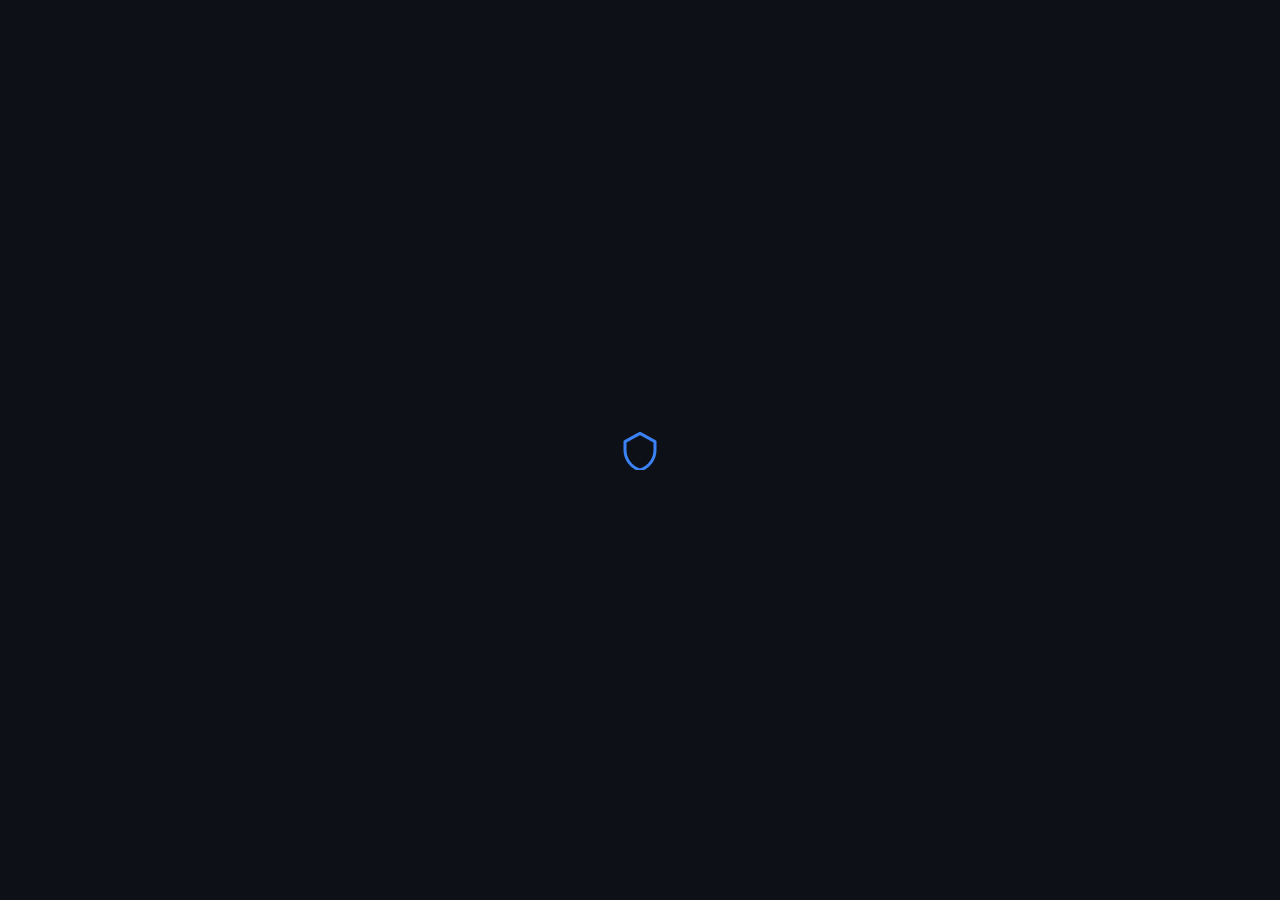
==== index.html @ 07f2b780 "Initial commit: Aether PWA" ====
<!DOCTYPE html>
<html lang="en">
<head>
    <meta charset="UTF-8" />
    <meta name="viewport" content="width=device-width, initial-scale=1.0, maximum-scale=2.0, user-scalable=yes, viewport-fit=cover" />
    <meta http-equiv="Content-Security-Policy" content="default-src 'self'; script-src 'self' 'unsafe-inline' https://unpkg.com https://cdnjs.cloudflare.com; style-src 'self' 'unsafe-inline' https://cdnjs.cloudflare.com; img-src 'self' data: blob: https://api.qrserver.com; font-src 'self' https://cdnjs.cloudflare.com data:; connect-src 'self' https://api.ipify.org;" />
    <title>Aether</title>
    <!-- manifest added dynamically in app.js to avoid file:// CORS errors -->
    <meta name="theme-color" content="#0A84FF">
    <meta name="apple-mobile-web-app-capable" content="yes">
    <meta name="mobile-web-app-capable" content="yes">
    <meta name="apple-mobile-web-app-status-bar-style" content="black-translucent">
    <meta name="apple-mobile-web-app-title" content="Aether">
    <link rel="apple-touch-icon" href="icon-192.png?v=3">
    <link rel="icon" type="image/svg+xml" href="icon.svg?v=3">
    <link rel="icon" type="image/png" sizes="192x192" href="icon-192.png?v=3">
    <link rel="preconnect" href="https://cdnjs.cloudflare.com" crossorigin>
    <link rel="preconnect" href="https://unpkg.com" crossorigin>
    <link rel="stylesheet" href="css/all.min.css">
    <link rel="stylesheet" href="styles.css?v=9.5.0">
    <!-- Lucide Icons (local) -->
    <script defer src="lucide.min.js"></script>

    <!-- html2canvas: Renders HTML/CSS to canvas (local) -->
    <script defer src="html2canvas.min.js"></script>
    <!-- jsPDF: Creates PDF with native watermark support (local) -->
    <script defer src="jspdf.umd.min.js"></script>
    <script defer src="canvasjs.min.js"></script>
</head>
<body class="pre-auth">

    <!-- ====== SPLASH COVER ====== -->
    <div id="splashScreen" style="position:fixed;inset:0;z-index:99999;background:#0d1117;display:flex;align-items:center;justify-content:center;transition:opacity .3s;">
        <svg viewBox="0 0 24 24" width="40" height="40" stroke="#3b82f6" stroke-width="1.8" fill="none" stroke-linecap="round" stroke-linejoin="round" style="animation:pulse 1.5s infinite"><path d="M12 2L3 7v5c0 5.55 3.84 10.74 9 12 5.16-1.26 9-6.45 9-12V7l-9-5z"/></svg>
    </div>
    <style>@keyframes pulse{0%,100%{opacity:.4}50%{opacity:1}}</style>
    <script>
        setTimeout(function(){var s=document.getElementById('splashScreen');if(s){s.style.opacity='0';setTimeout(function(){s.remove()},350);}},8000);
        (function(){
            var V = '9.5.0';
            if (window.caches && caches.keys) {
                caches.keys().then(function(keys){
                    keys.forEach(function(k){ if (k.indexOf('aether-v') === 0 && k !== 'aether-v' + V) caches.delete(k); });
                });
            }
            if ('serviceWorker' in navigator && navigator.serviceWorker.getRegistrations) {
                navigator.serviceWorker.getRegistrations().then(function(rs){
                    rs.forEach(function(r){ if (r.update) r.update(); });
                });
            }
        })();
    </script>

    <!-- ====== APP FRAME ====== -->
    <div id="app-frame">

        <input type="file" id="camInput" accept="image/*" capture="environment" style="display:none;" onchange="handleCamInput(event)">
        <input type="file" id="importInput" accept="image/*" style="display:none;" onchange="handleImportInput(event)">

        <!-- ===== LOCK SCREEN ===== -->
        <div id="appLockScreen" style="display:none; position:fixed; top:0; left:0; width:100%; height:100%; z-index:9999; background:var(--bg-body); justify-content:center; align-items:center; flex-direction:column; padding:3rem;">
            <div style="width:100%; max-width:400px; min-height:85vh; background:var(--surface); border:1px solid var(--border-light); border-radius:var(--radius-xl); box-shadow:var(--shadow-lg); display:flex; flex-direction:column; align-items:center; justify-content:center; padding:3rem 2rem; gap:0.5rem;">

                <!-- PASSWORD VIEW -->
                <div id="lockViewPass">
                    <div style="display:flex; flex-direction:column; align-items:center; gap:0.5rem; width:100%;">
                        <svg viewBox="0 0 24 24" stroke="var(--accent)" stroke-width="1.5" fill="none" style="width:52px; height:52px;"><rect x="3" y="11" width="18" height="11" rx="2"/><path d="M7 11V7a5 5 0 0 1 10 0v4"/></svg>
                        <div style="font-size:1.1rem; font-weight:var(--font-weight-black); color:var(--text-main); letter-spacing:0.12em;">AETHER</div>
                        <div id="lockScreenUsername" style="font-size:0.85rem; font-weight:var(--font-weight-bold); color:var(--accent); letter-spacing:0.03em;">user</div>
                        <div style="font-size:0.6rem; color:var(--text-muted); margin-top:0.3rem;">Enter password to continue</div>
                        <div style="display:flex; align-items:center; width:100%; margin-top:0.8rem; background:var(--surface-2); border:1.5px solid var(--border-med); border-radius:var(--radius-md); padding:0 0.7rem; transition:border-color 0.3s, box-shadow 0.3s;" id="lockPassWrap">
                            <svg viewBox="0 0 24 24" fill="none" stroke="currentColor" stroke-width="2" style="width:18px; height:18px; color:var(--text-muted); flex-shrink:0;"><rect x="3" y="11" width="18" height="11" rx="2"/><path d="M7 11V7a5 5 0 0 1 10 0v4"/></svg>
                            <input type="password" id="lockScreenPass" placeholder="Password" style="flex:1; border:none; background:transparent; color:var(--text-main); font-size:0.85rem; padding:0.65rem 0.5rem; font-family:var(--font-family); outline:none;" autocomplete="current-password" onkeydown="if(event.key==='Enter')unlockApp()">
                            <button type="button" id="lockToggleEye" onclick="toggleLockPassword()" style="background:none; border:none; padding:0; cursor:pointer; display:flex; align-items:center; flex-shrink:0;">
                                <svg id="lockEyeOff" viewBox="0 0 24 24" fill="none" stroke="currentColor" stroke-width="2" style="width:18px; height:18px; color:var(--text-muted);"><path d="M17.94 17.94A10.07 10.07 0 0112 20c-7 0-11-8-11-8a18.45 18.45 0 015.06-5.94"/><path d="M9.9 4.24A9.12 9.12 0 0112 4c7 0 11 8 11 8a18.5 18.5 0 01-2.16 3.19"/><line x1="1" y1="1" x2="23" y2="23"/></svg>
                                <svg id="lockEyeOn" viewBox="0 0 24 24" fill="none" stroke="currentColor" stroke-width="2" style="width:18px; height:18px; color:var(--accent); display:none;"><path d="M1 12s4-8 11-8 11 8 11 8-4 8-11 8-11-8-11-8z"/><circle cx="12" cy="12" r="3"/></svg>
                            </button>
                        </div>
                        <div id="lockScreenError" style="font-size:0.6rem; color:var(--red); min-height:0.8em; margin-top:0.15rem; opacity:0; transition:opacity 0.2s;">Incorrect password</div>
                        <div style="width:100%; display:flex; justify-content:flex-end;">
                            <button type="button" onclick="showForgotPinView()" style="background:none; border:none; font-size:0.6rem; color:var(--accent); cursor:pointer; font-family:var(--font-family); font-weight:var(--font-weight-bold); padding:0;">Forgot Password?</button>
                        </div>
                        <button onclick="unlockApp()" style="width:100%; padding:0.7rem; background:var(--accent); color:#fff; border:none; border-radius:var(--radius-md); font-weight:var(--font-weight-black); cursor:pointer; font-family:var(--font-family); font-size:0.85rem; letter-spacing:0.06em; margin-top:0.25rem; box-shadow:0 4px 16px rgba(0,122,255,0.25); transition:transform 0.2s;">UNLOCK</button>
                    </div>
                </div>

                <!-- FORGOT PASSWORD VIEW -->
                <div id="lockViewForgot" style="display:none; width:100%; height:100%; flex-direction:column;">
                    <div style="width:100%; display:flex; align-items:center; justify-content:center; position:relative; padding-bottom:1rem;">
                        <button type="button" onclick="showPasswordView()" style="position:absolute; left:0; background:none; border:none; cursor:pointer; display:flex; align-items:center; padding:0;">
                            <svg viewBox="0 0 24 24" fill="none" stroke="var(--accent)" stroke-width="2" style="width:20px; height:20px;"><polyline points="15 18 9 12 15 6"/></svg>
                        </button>
                        <span style="font-size:0.7rem; font-weight:var(--font-weight-bold); color:var(--text-muted); letter-spacing:0.06em;">BACK TO LOGIN</span>
                    </div>
                    <div style="display:flex; flex-direction:column; align-items:center; gap:0.5rem; width:100%; flex:1; justify-content:center;">
                        <svg viewBox="0 0 24 24" fill="none" stroke="var(--amber)" stroke-width="1.5" style="width:48px; height:48px;"><rect x="3" y="11" width="18" height="11" rx="2"/><path d="M7 11V7a5 5 0 0 1 10 0v4"/><circle cx="12" cy="16" r="1"/><line x1="12" y1="13" x2="12" y2="14.5"/></svg>
                        <div style="font-size:1rem; font-weight:var(--font-weight-black); color:var(--text-main); letter-spacing:0.08em;">Forgot Password?</div>
                        <div style="font-size:0.6rem; color:var(--text-muted); text-align:center; line-height:1.5; margin-top:0.2rem;">Enter the Reset PIN that was shown in Settings when you created your password.</div>
                        <div style="display:flex; align-items:center; width:100%; margin-top:0.8rem; background:var(--surface-2); border:1.5px solid var(--border-med); border-radius:var(--radius-md); padding:0 0.7rem; transition:border-color 0.3s, box-shadow 0.3s;" id="lockPinWrap">
                            <svg viewBox="0 0 24 24" fill="none" stroke="currentColor" stroke-width="2" style="width:18px; height:18px; color:var(--text-muted); flex-shrink:0;"><rect x="3" y="11" width="18" height="11" rx="2"/><path d="M7 11V7a5 5 0 0 1 10 0v4"/><line x1="8" y1="15" x2="16" y2="15"/></svg>
                            <input type="text" id="lockResetPinInput" placeholder="XXXX-XXXX" maxlength="9" style="flex:1; border:none; background:transparent; color:var(--text-main); font-size:0.85rem; padding:0.65rem 0.5rem; font-family:monospace; font-weight:var(--font-weight-bold); letter-spacing:0.15em; outline:none;" onkeydown="if(event.key==='Enter')resetPasswordWithPin()" oninput="this.value=this.value.toUpperCase()">
                        </div>
                        <div id="lockPinError" style="font-size:0.6rem; color:var(--red); min-height:0.8em; margin-top:0.15rem; opacity:0; transition:opacity 0.2s;">Invalid reset PIN</div>
                        <button onclick="resetPasswordWithPin()" style="width:100%; padding:0.7rem; background:var(--amber); color:#fff; border:none; border-radius:var(--radius-md); font-weight:var(--font-weight-black); cursor:pointer; font-family:var(--font-family); font-size:0.85rem; letter-spacing:0.06em; margin-top:0.25rem; box-shadow:0 4px 16px rgba(255,159,10,0.25); transition:transform 0.2s;">RESET PASSWORD</button>
                    </div>
                </div>

                <!-- NEW PASSWORD VIEW -->
                <div id="lockViewNewPass" style="display:none; width:100%; height:100%; flex-direction:column;">
                    <div style="width:100%; display:flex; align-items:center; justify-content:center; position:relative; padding-bottom:1rem;">
                        <button type="button" onclick="showPasswordView()" style="position:absolute; left:0; background:none; border:none; cursor:pointer; display:flex; align-items:center; padding:0;">
                            <svg viewBox="0 0 24 24" fill="none" stroke="var(--accent)" stroke-width="2" style="width:20px; height:20px;"><polyline points="15 18 9 12 15 6"/></svg>
                        </button>
                        <span style="font-size:0.7rem; font-weight:var(--font-weight-bold); color:var(--text-muted); letter-spacing:0.06em;">BACK TO LOGIN</span>
                    </div>
                    <div style="display:flex; flex-direction:column; align-items:center; gap:0.5rem; width:100%; flex:1; justify-content:center;">
                        <svg viewBox="0 0 24 24" fill="none" stroke="var(--green)" stroke-width="1.5" style="width:48px; height:48px;"><path d="M12 22s8-4 8-10V5l-8-3-8 3v7c0 6 8 10 8 10z"/><polyline points="9 12 11 14 15 10"/></svg>
                        <div style="font-size:1rem; font-weight:var(--font-weight-black); color:var(--text-main); letter-spacing:0.08em;">Create New Password</div>
                        <div style="font-size:0.6rem; color:var(--text-muted); text-align:center; line-height:1.5; margin-top:0.2rem;">Set a new password to secure your app.</div>
                        <div style="display:flex; align-items:center; width:100%; margin-top:0.8rem; background:var(--surface-2); border:1.5px solid var(--border-med); border-radius:var(--radius-md); padding:0 0.7rem; transition:border-color 0.3s, box-shadow 0.3s;" id="lockNewPassWrap">
                            <svg viewBox="0 0 24 24" fill="none" stroke="currentColor" stroke-width="2" style="width:18px; height:18px; color:var(--text-muted); flex-shrink:0;"><rect x="3" y="11" width="18" height="11" rx="2"/><path d="M7 11V7a5 5 0 0 1 10 0v4"/></svg>
                            <input type="password" id="lockNewPassInput" placeholder="New password" style="flex:1; border:none; background:transparent; color:var(--text-main); font-size:0.85rem; padding:0.65rem 0.5rem; font-family:var(--font-family); outline:none;">
                        </div>
                        <div style="display:flex; align-items:center; width:100%; margin-top:0.5rem; background:var(--surface-2); border:1.5px solid var(--border-med); border-radius:var(--radius-md); padding:0 0.7rem; transition:border-color 0.3s, box-shadow 0.3s;" id="lockConfirmPassWrap">
                            <svg viewBox="0 0 24 24" fill="none" stroke="currentColor" stroke-width="2" style="width:18px; height:18px; color:var(--text-muted); flex-shrink:0;"><rect x="3" y="11" width="18" height="11" rx="2"/><path d="M7 11V7a5 5 0 0 1 10 0v4"/></svg>
                            <input type="password" id="lockConfirmPassInput" placeholder="Confirm new password" style="flex:1; border:none; background:transparent; color:var(--text-main); font-size:0.85rem; padding:0.65rem 0.5rem; font-family:var(--font-family); outline:none;" onkeydown="if(event.key==='Enter')setNewPasswordFromReset()">
                        </div>
                        <div id="lockNewPassError" style="font-size:0.6rem; color:var(--red); min-height:0.8em; margin-top:0.15rem; opacity:0; transition:opacity 0.2s;">Passwords do not match</div>
                        <button onclick="setNewPasswordFromReset()" style="width:100%; padding:0.7rem; background:var(--green); color:#fff; border:none; border-radius:var(--radius-md); font-weight:var(--font-weight-black); cursor:pointer; font-family:var(--font-family); font-size:0.85rem; letter-spacing:0.06em; margin-top:0.25rem; box-shadow:0 4px 16px rgba(52,199,89,0.25); transition:transform 0.2s;">SAVE PASSWORD</button>
                    </div>
                </div>

            </div>
        </div>

        <!-- ===== JS REQUIRED NOTICE ===== -->
        <noscript>
            <div class="login-noscript" style="display:flex !important; position:absolute; top:0; left:0; width:100%; height:100%; z-index:9999; background:var(--bg-body); justify-content:center; align-items:center;">
                <p>Please enable JavaScript to use Aether.</p>
            </div>
        </noscript>

        <!-- ===== ALERTS & MODALS ===== -->

        <div id="customAlertModal" class="modal-overlay">
            <div class="modal-content b-main" style="max-width:280px; text-align:center; padding:0.8rem;">
                <h3 id="alertTitle" style="border-bottom:1.5px solid; padding-bottom:0.4rem; color:var(--accent); border-color:var(--accent); font-family:var(--font-family);" data-i18n="alert.title">Notice</h3>
                <p id="alertMsg" style="font-size:0.85rem; font-weight:600; margin:0.7rem 0; color:var(--text-main); font-family:var(--font-family);"></p>
                <div onclick="closeAlert()" style="border-radius:var(--radius-full); padding:0.4rem; background:var(--accent-gradient); color:#fff; font-weight:var(--font-weight-black); cursor:pointer; border:none; font-family:var(--font-family);" aria-label="Close alert" data-i18n="common.ok">OK</div>
            </div>
        </div>

        <div id="confirmModal" class="modal-overlay">
            <div class="modal-content b-main" style="max-width:280px; text-align:center; padding:0.8rem;">
                <h3 style="border-bottom:1.5px solid var(--border-red); padding-bottom:0.4rem; color:var(--border-red); font-family:var(--font-family);" data-i18n="confirm.title">Confirm</h3>
                <p id="confirmMsg" style="font-size:0.85rem; font-weight:600; margin:0.7rem 0; color:var(--text-main); font-family:var(--font-family);"></p>
                <div class="flex-row" style="justify-content:center; gap:0.4rem;">
                    <button id="confirmYes" class="b-red" style="border-radius:var(--radius-full); flex:1; border-color:var(--border-red); color:var(--border-red); background:transparent; font-family:var(--font-family);" aria-label="Confirm yes" data-i18n="common.yes">Yes</button>
                    <button onclick="closeModal('confirmModal')" class="b-gray" style="border-radius:var(--radius-full); flex:1; font-family:var(--font-family);" aria-label="Confirm no" data-i18n="common.no">No</button>
                </div>
            </div>
        </div>

        <div id="cameraModal" class="modal-overlay" style="background:#0a0a0c; padding:0; display:flex; flex-direction:column;">
            <!-- Top Tab Row -->
            <div class="cam-top-bar">
                <button class="cam-tab" onclick="manipulateCam('rotate')" aria-label="Rotate">
                    <svg viewBox="0 0 24 24" stroke="currentColor" stroke-width="2" fill="none"><polyline points="1 4 1 10 7 10"/><path d="M3.51 15a9 9 0 1 0 2.13-9.36L1 10"/></svg>
                    <span>Rotate</span>
                </button>
                <button class="cam-tab" onclick="camShowCropPanel()" aria-label="Crop">
                    <svg viewBox="0 0 24 24" stroke="currentColor" stroke-width="2" fill="none"><path d="M6.13 1L6 16a2 2 0 0 0 2 2h15"/><path d="M1 6.13L16 6a2 2 0 0 1 2 2v15"/></svg>
                    <span>Crop</span>
                </button>
                <button class="cam-tab" onclick="camShowFilterPanel()" aria-label="Filter">
                    <svg viewBox="0 0 24 24" stroke="currentColor" stroke-width="2" fill="none"><circle cx="12" cy="12" r="10"/><path d="M12 2a15.3 15.3 0 0 1 4 10 15.3 15.3 0 0 1-4 10 15.3 15.3 0 0 1-4-10 15.3 15.3 0 0 1 4-10z"/><line x1="2" y1="12" x2="22" y2="12"/></svg>
                    <span>Filter</span>
                </button>
                <button class="cam-tab" onclick="camShowAdjustPanel()" aria-label="Adjust">
                    <svg viewBox="0 0 24 24" stroke="currentColor" stroke-width="2" fill="none"><circle cx="12" cy="12" r="3"/><path d="M19.4 15a1.65 1.65 0 0 0 .33 1.82l.06.06a2 2 0 0 1-2.83 2.83l-.06-.06a1.65 1.65 0 0 0-1.82-.33 1.65 1.65 0 0 0-1 1.51V21a2 2 0 0 1-4 0v-.09A1.65 1.65 0 0 0 9 19.4a1.65 1.65 0 0 0-1.82.33l-.06.06a2 2 0 0 1-2.83-2.83l.06-.06A1.65 1.65 0 0 0 4.68 15a1.65 1.65 0 0 0-1.51-1H3a2 2 0 0 1 0-4h.09A1.65 1.65 0 0 0 4.6 9a1.65 1.65 0 0 0-.33-1.82l-.06-.06a2 2 0 0 1 2.83-2.83l.06.06A1.65 1.65 0 0 0 9 4.68a1.65 1.65 0 0 0 1-1.51V3a2 2 0 0 1 4 0v.09a1.65 1.65 0 0 0 1 1.51 1.65 1.65 0 0 0 1.82-.33l.06-.06a2 2 0 0 1 2.83 2.83l-.06.06A1.65 1.65 0 0 0 19.4 9a1.65 1.65 0 0 0 1.51 1H21a2 2 0 0 1 0 4h-.09a1.65 1.65 0 0 0-1.51 1z"/></svg>
                    <span>Adjust</span>
                </button>
                <div style="width:1px; height:20px; background:rgba(255,255,255,0.15); margin:0 2px;"></div>
                <button class="cam-tab cam-tab-save" onclick="saveCam()" aria-label="Save">
                    <svg viewBox="0 0 24 24" stroke="currentColor" stroke-width="2" fill="none"><path d="M19 21H5a2 2 0 0 1-2-2V5a2 2 0 0 1 2-2h11l5 5v11a2 2 0 0 1-2 2z"/><polyline points="17 21 17 13 7 13 7 21"/><polyline points="7 3 7 8 15 8"/></svg>
                    <span>Save</span>
                </button>
                <button class="cam-tab" onclick="closeModal('cameraModal')" aria-label="Close">
                    <svg viewBox="0 0 24 24" stroke="currentColor" stroke-width="2" fill="none"><line x1="18" y1="6" x2="6" y2="18"/><line x1="6" y1="6" x2="18" y2="18"/></svg>
                </button>
            </div>
            <!-- Crop Panel (hidden by default) -->
            <div id="camCropPanel" class="cam-sub-panel" style="display:none;">
                <select id="camCropRatio" aria-label="Crop ratio" style="padding:4px 8px; border-radius:var(--radius-sm); font-size:0.65rem; background:rgba(24,24,27,0.8); color:#fff; border:1px solid rgba(255,255,255,0.15); outline:none; font-family:var(--font-family);">
                    <option value="free">Free</option>
                    <option value="1">1:1</option>
                    <option value="1.333">4:3</option>
                    <option value="1.777">16:9</option>
                    <option value="0.667">3:4</option>
                    <option value="0.5625">9:16</option>
                    <option value="1.5">3:2</option>
                    <option value="0.667">2:3</option>
                    <option value="1.25">5:4</option>
                    <option value="0.8">4:5</option>
                    <option value="2.35">21:9</option>
                </select>
                <button class="cam-sub-btn" onclick="manipulateCam('crop')">Apply Crop</button>
            </div>
            <!-- Filter Panel (hidden by default) -->
            <div id="camFilterPanel" class="cam-sub-panel" style="display:none; flex-direction:column; gap:6px; padding:6px 8px;">
                <div style="display:flex; align-items:center; justify-content:center; gap:6px; flex-wrap:wrap;">
                    <button class="cam-filter-opt" onclick="camApplyFilter('none',this)">None</button>
                    <button class="cam-filter-opt" onclick="camApplyFilter('grayscale',this)">Gray</button>
                    <button class="cam-filter-opt" onclick="camApplyFilter('sepia',this)">Sepia</button>
                    <button class="cam-filter-opt" onclick="camApplyFilter('invert',this)">Invert</button>
                    <button class="cam-filter-opt" onclick="camApplyFilter('blur',this)">Blur</button>
                </div>
            </div>
            <!-- Adjust Panel (hidden by default) -->
            <div id="camAdjustPanel" class="cam-sub-panel" style="display:none; flex-direction:column; gap:5px; padding:6px 8px;">
                <div style="display:flex; align-items:center; gap:6px; max-width:280px;">
                    <label for="camBrightness" style="font-size:0.5rem; color:rgba(255,255,255,0.5); font-family:var(--font-family); white-space:nowrap; min-width:36px;">Bri</label>
                    <input type="range" id="camBrightness" min="0" max="200" value="100" style="flex:1;" oninput="camApplyAdjust()">
                    <span id="camBrightnessVal" style="font-size:0.5rem; color:rgba(255,255,255,0.6); font-family:var(--font-family); min-width:22px; text-align:right;">100</span>
                </div>
                <div style="display:flex; align-items:center; gap:6px; max-width:280px;">
                    <label for="camContrast" style="font-size:0.5rem; color:rgba(255,255,255,0.5); font-family:var(--font-family); white-space:nowrap; min-width:36px;">Con</label>
                    <input type="range" id="camContrast" min="0" max="200" value="100" style="flex:1;" oninput="camApplyAdjust()">
                    <span id="camContrastVal" style="font-size:0.5rem; color:rgba(255,255,255,0.6); font-family:var(--font-family); min-width:22px; text-align:right;">100</span>
                </div>
                <div style="display:flex; align-items:center; gap:6px; max-width:280px;">
                    <label for="camSaturation" style="font-size:0.5rem; color:rgba(255,255,255,0.5); font-family:var(--font-family); white-space:nowrap; min-width:36px;">Sat</label>
                    <input type="range" id="camSaturation" min="0" max="200" value="100" style="flex:1;" oninput="camApplyAdjust()">
                    <span id="camSaturationVal" style="font-size:0.5rem; color:rgba(255,255,255,0.6); font-family:var(--font-family); min-width:22px; text-align:right;">100</span>
                </div>
            </div>
            <!-- Center Image -->
            <div style="position:relative; flex:1; display:flex; justify-content:center; align-items:center; width:100%; overflow:hidden; padding:0.5rem 1rem;">
                <div style="position:relative; width:100%; max-height:100%; display:flex; justify-content:center; align-items:center;">
                    <canvas id="camCanvas" style="max-width:100%; max-height:100%; border-radius:var(--radius-md); object-fit:contain;"></canvas>
                    <div id="camMetadata" style="position:absolute; bottom:8px; left:8px; color:rgba(255,255,255,0.75); font-size:0.55rem; background:rgba(0,0,0,0.55); padding:4px 10px; border-radius:var(--radius-sm); font-family:var(--font-family); backdrop-filter:blur(4px); -webkit-backdrop-filter:blur(4px);"></div>
                </div>
            </div>
            <!-- Bottom Toolbar -->
            <div class="cam-bottom-bar">
                <button class="cam-tool" id="camUndoBtn" onclick="camUndo()" aria-label="Undo" style="opacity:0.3; pointer-events:none;">
                    <svg viewBox="0 0 24 24" stroke="currentColor" stroke-width="2" fill="none"><polyline points="1 4 1 10 7 10"/><path d="M3.51 15a9 9 0 1 0 2.13-9.36L1 10"/></svg>
                    <span>Undo</span>
                </button>
                <button class="cam-tool" id="camRedoBtn" onclick="camRedo()" aria-label="Redo" style="opacity:0.3; pointer-events:none;">
                    <svg viewBox="0 0 24 24" stroke="currentColor" stroke-width="2" fill="none"><polyline points="23 4 23 10 17 10"/><path d="M20.49 15a9 9 0 1 1-2.12-9.36L23 10"/></svg>
                    <span>Redo</span>
                </button>
                <button class="cam-tool" onclick="camZoom(-0.2)" aria-label="Zoom out">
                    <svg viewBox="0 0 24 24" stroke="currentColor" stroke-width="2" fill="none"><circle cx="11" cy="11" r="8"/><line x1="21" y1="21" x2="16.65" y2="16.65"/><line x1="8" y1="11" x2="14" y2="11"/></svg>
                    <span>Zoom -</span>
                </button>
                <button class="cam-tool" onclick="camZoom(0.2)" aria-label="Zoom in">
                    <svg viewBox="0 0 24 24" stroke="currentColor" stroke-width="2" fill="none"><circle cx="11" cy="11" r="8"/><line x1="21" y1="21" x2="16.65" y2="16.65"/><line x1="11" y1="8" x2="11" y2="14"/><line x1="8" y1="11" x2="14" y2="11"/></svg>
                    <span>Zoom +</span>
                </button>
                <button class="cam-tool" onclick="camShare()" aria-label="Share">
                    <svg viewBox="0 0 24 24" stroke="currentColor" stroke-width="2" fill="none"><circle cx="18" cy="5" r="3"/><circle cx="6" cy="12" r="3"/><circle cx="18" cy="19" r="3"/><line x1="8.59" y1="13.51" x2="15.42" y2="17.49"/><line x1="15.41" y1="6.51" x2="8.59" y2="10.49"/></svg>
                    <span>Share</span>
                </button>
                <button class="cam-tool" onclick="camDownload()" aria-label="Download">
                    <svg viewBox="0 0 24 24" stroke="currentColor" stroke-width="2" fill="none"><path d="M21 15v4a2 2 0 0 1-2 2H5a2 2 0 0 1-2-2v-4"/><polyline points="7 10 12 15 17 10"/><line x1="12" y1="15" x2="12" y2="3"/></svg>
                    <span>Download</span>
                </button>
                <button class="cam-tool cam-tool-del" onclick="camDelete()" aria-label="Delete">
                    <svg viewBox="0 0 24 24" stroke="currentColor" stroke-width="2" fill="none"><polyline points="3 6 5 6 21 6"/><path d="M19 6v14a2 2 0 0 1-2 2H7a2 2 0 0 1-2-2V6m3 0V4a2 2 0 0 1 2-2h4a2 2 0 0 1 2 2v2"/></svg>
                    <span>Delete</span>
                </button>
            </div>
        </div>

        <div id="picViewModal" class="modal-overlay" style="background:#000; padding:0; display:flex; flex-direction:column;">
            <div class="pic-view-bar">
                <div class="pic-view-row">
                    <span class="pic-view-label">Size</span>
                    <button onclick="picViewSetMode('full')" class="pic-view-opt active" data-mode="full">Full</button>
                    <button onclick="picViewSetMode('half')" class="pic-view-opt" data-mode="half">Half</button>
                    <button onclick="picViewSetMode('third')" class="pic-view-opt" data-mode="third">Third</button>
                    <div style="flex:1;"></div>
                    <button onclick="closeModal('picViewModal')" class="pic-view-close" aria-label="Close">&#x2715;</button>
                </div>
                <div class="pic-view-row">
                    <span class="pic-view-label">Orient</span>
                    <button onclick="picViewSetOrient('auto')" class="pic-view-orient active" data-orient="auto">Auto</button>
                    <button onclick="picViewSetOrient('portrait')" class="pic-view-orient" data-orient="portrait">Portrait</button>
                    <button onclick="picViewSetOrient('landscape')" class="pic-view-orient" data-orient="landscape">Landscape</button>
                </div>
            </div>
            <div class="pic-view-body">
                <canvas id="picViewCanvas"></canvas>
            </div>
        </div>

        <div id="archiveViewModal" class="modal-overlay">
            <div class="modal-content b-main" style="max-width:95%; width:600px; padding:0; overflow:hidden; display:flex; flex-direction:column; height:85vh;">
                <div class="flex-row" style="justify-content:space-between; align-items:center; padding:0.4rem 0.6rem; border-bottom:1.5px solid var(--border-light); background:var(--surface); flex-wrap:wrap; gap:0.2rem;">
                    <div class="flex-row" style="gap:0.3rem; align-items:center;">
                        <svg viewBox="0 0 24 24" width="16" height="16" stroke="currentColor" stroke-width="2" fill="none"><rect x="2" y="3" width="20" height="5" rx="1"/><path d="M4 8v11a2 2 0 0 0 2 2h12a2 2 0 0 0 2-2V8"/><path d="M10 12h4"/></svg>
                        <span id="archiveViewTitle" style="font-size:0.75rem; font-weight:var(--font-weight-black); color:var(--accent); font-family:var(--font-family);">Archive</span>
                    </div>
                    <div class="flex-row" style="gap:0.2rem; align-items:center;">
                        <button class="b-blue" style="padding:0.15rem 0.5rem; border-radius:var(--radius-full); font-size:0.55rem; font-family:var(--font-family);" onclick="downloadArchive(currentArchiveKey)" aria-label="Download archive PDF" data-i18n="archive.download">Download PDF</button>
                        <button class="icon-btn" style="border:none; background:transparent; color:var(--text-muted); padding:0.1rem;" onclick="closeModal('archiveViewModal')" aria-label="Close archive view">
                            <svg viewBox="0 0 24 24" width="16" height="16" stroke="currentColor" stroke-width="2" fill="none"><line x1="18" y1="6" x2="6" y2="18"/><line x1="6" y1="6" x2="18" y2="18"/></svg>
                        </button>
                    </div>
                </div>
                <div id="archiveViewContent" style="flex:1; overflow:auto; padding:0.5rem; background:var(--surface);"></div>
            </div>
        </div>

        <div id="renameModal" class="modal-overlay" style="z-index:3300;">
            <div class="modal-content b-main rename-modal-content">
                <div class="flex-row" style="margin-bottom:0.3rem;">
                    <h3 id="renameModalTitle" style="margin:0; color:var(--accent); font-family:var(--font-family);" data-i18n="rename.title">Rename</h3>
                    <button class="icon-btn b-red" style="border:none; background:transparent; color:var(--text-muted);" onclick="closeModal('renameModal')" aria-label="Close rename modal">
                        <svg viewBox="0 0 24 24" stroke="currentColor" stroke-width="2" fill="none"><line x1="18" y1="6" x2="6" y2="18"/><line x1="6" y1="6" x2="18" y2="18"/></svg>
                    </button>
                </div>
                <label for="renameInput" class="visually-hidden">New title</label>
                <input type="text" id="renameInput" placeholder="Enter new title" aria-label="New title" style="border-radius:var(--radius-full);" data-i18n-ph="rename.ph">
                <button class="b-green" style="border-radius:var(--radius-full); background:var(--accent-gradient); color:#fff; border:none; font-family:var(--font-family);" onclick="confirmRename()" aria-label="Confirm rename" data-i18n="rename.btn">Rename</button>
            </div>
        </div>

        <div id="editLedgerModal" class="modal-overlay">
            <div class="modal-content b-main" style="max-width:380px; padding:1rem;">
                <div class="flex-row" style="margin-bottom:0.3rem;">
                    <h3 id="editLedgerModalTitle" style="margin:0; color:var(--accent); font-family:var(--font-family);" data-i18n="ledgerEdit.title">Edit Expense</h3>
                    <button class="icon-btn b-red" style="border:none; background:transparent; color:var(--text-muted);" onclick="closeModal('editLedgerModal')" aria-label="Close edit modal">
                        <svg viewBox="0 0 24 24" stroke="currentColor" stroke-width="2" fill="none"><line x1="18" y1="6" x2="6" y2="18"/><line x1="6" y1="6" x2="18" y2="18"/></svg>
                    </button>
                </div>
                <input type="text" id="editLedgerItem" placeholder="Item Name" aria-label="Item name" style="border-radius:var(--radius-full); margin-bottom:0.3rem;" data-i18n-ph="ledgerEdit.item">
                <input type="text" inputmode="decimal" id="editLedgerAmount" placeholder="Amount" aria-label="Amount" style="border-radius:var(--radius-full); margin-bottom:0.3rem;" oninput="formatCommaInput(this)" data-i18n-ph="ledgerEdit.amount">
                <input type="text" inputmode="decimal" id="editLedgerQuantity" placeholder="Quantity" aria-label="Quantity" style="border-radius:var(--radius-full); margin-bottom:0.3rem;" oninput="formatCommaInput(this)" data-i18n-ph="ledgerEdit.qty">
                <select id="editLedgerCategory" aria-label="Category" style="border-radius:var(--radius-full); margin-bottom:0.3rem;"></select>
                <button id="editLedgerSaveBtn" class="b-green" style="border-radius:var(--radius-full); margin-top:0.3rem; background:var(--accent-gradient); color:#fff; border:none; font-family:var(--font-family);" onclick="saveEditedLedger()" data-i18n="ledgerEdit.save">Save Changes</button>
            </div>
        </div>

        <div id="drawerOverlay" onclick="closeDrawer()"></div>

        <div id="gridDrawerPanel" class="drawer-panel">
            <div class="drawer-header">
                <div class="drawer-header-top">
                    <h2 data-i18n="drawer.title">DRAWER</h2>
                    <button class="close-drawer" onclick="closeDrawer()" aria-label="Close drawer"><svg viewBox="0 0 24 24" stroke="currentColor" stroke-width="2" fill="none"><line x1="18" y1="6" x2="6" y2="18"/><line x1="6" y1="6" x2="18" y2="18"/></svg></button>
                </div>
                <div class="drawer-counter"><span data-i18n="drawer.gridTotal">Total Grids:</span> <span id="gridDrawerTotal">0</span></div>
            </div>
            <div class="drawer-scroll" id="gridDrawerList"></div>
        </div>

        <div id="ledgerDrawerPanel" class="drawer-panel">
            <div class="drawer-header">
                <div class="drawer-header-top">
                    <h2 data-i18n="drawer.title">DRAWER</h2>
                    <button class="close-drawer" onclick="closeDrawer()" aria-label="Close drawer"><svg viewBox="0 0 24 24" stroke="currentColor" stroke-width="2" fill="none"><line x1="18" y1="6" x2="6" y2="18"/><line x1="6" y1="6" x2="18" y2="18"/></svg></button>
                </div>
                <div class="drawer-counter"><span data-i18n="drawer.ledgerTotal">Total Ledgers:</span> <span id="ledgerDrawerTotal">0</span></div>
            </div>
            <div class="drawer-scroll" id="ledgerDrawerList"></div>
        </div>


        <!-- ===== SLIDE MENU ===== -->
        <div id="slideOverlay" onclick="closeSlideMenu()"></div>
        <div id="slideMenu">
            <div class="slide-header">
                <h2>AETHER</h2>
                <button class="close-slide" onclick="closeSlideMenu()" aria-label="Close menu"><svg viewBox="0 0 24 24" stroke="currentColor" stroke-width="2" fill="none"><line x1="18" y1="6" x2="6" y2="18"/><line x1="6" y1="6" x2="18" y2="18"/></svg></button>
            </div>
                        <div class="slide-scroll">
                <div class="slide-item" onclick="closeSlideMenu(); navRoute('home')"><span class="slide-icon"><svg viewBox="0 0 24 24" stroke="currentColor" stroke-width="2" fill="none"><path d="M3 12l2-2m0 0l7-7 7 7M5 10v10a1 1 0 001 1h3m10-11l2 2m-2-2v10a1 1 0 01-1 1h-3m-6 0a1 1 0 001-1v-4a1 1 0 011-1h2a1 1 0 011 1v4a1 1 0 001 1m-6 0h6"/></svg></span><span data-i18n="menu.home">Home</span></div>
                <div class="slide-item" onclick="closeSlideMenu(); navRoute('grids')"><span class="slide-icon"><svg viewBox="0 0 24 24" stroke="currentColor" stroke-width="2" fill="none"><rect x="3" y="3" width="7" height="7"/><rect x="14" y="3" width="7" height="7"/><rect x="3" y="14" width="7" height="7"/><rect x="14" y="14" width="7" height="7"/></svg></span><span data-i18n="menu.grids">Grids</span></div>
                <div class="slide-item" onclick="closeSlideMenu(); navRoute('finance')"><span class="slide-icon"><svg viewBox="0 0 24 24" stroke="currentColor" stroke-width="2" fill="none"><rect x="2" y="5" width="20" height="14" rx="2"/><line x1="2" y1="10" x2="22" y2="10"/></svg></span><span data-i18n="menu.finance">Finance</span></div>
                <div class="slide-item" onclick="closeSlideMenu(); navRoute('notes')"><span class="slide-icon"><svg viewBox="0 0 24 24" stroke="currentColor" stroke-width="2" fill="none"><path d="M14 2H6a2 2 0 0 0-2 2v16a2 2 0 0 0 2 2h12a2 2 0 0 0 2-2V8z"/><polyline points="14 2 14 8 20 8"/><line x1="16" y1="13" x2="8" y2="13"/><line x1="16" y1="17" x2="8" y2="17"/><polyline points="10 9 9 9 8 9"/></svg></span><span data-i18n="menu.notes">Notes</span></div>
                <div class="slide-item" onclick="closeSlideMenu(); navRoute('profile')"><span class="slide-icon"><svg viewBox="0 0 24 24" stroke="currentColor" stroke-width="2" fill="none"><circle cx="12" cy="8" r="5"/><path d="M20 21v-2a7 7 0 0 0-14 0v2"/></svg></span><span data-i18n="menu.profile">Profile</span></div>
                <div class="slide-divider"></div>
                <div class="ce-dropdown-trigger" onclick="toggleCeDropdown()"><span class="slide-icon"><svg viewBox="0 0 24 24" stroke="currentColor" stroke-width="2" fill="none"><polyline points="4 17 10 11 4 5"/><line x1="12" y1="19" x2="20" y2="19"/></svg></span><span data-i18n="menu.console">Console Engine</span><span class="ce-arrow" id="ceArrow"><svg viewBox="0 0 24 24" stroke="currentColor" stroke-width="2" fill="none"><polyline points="6 9 12 15 18 9"/></svg></span></div>
                <div class="ce-dropdown-items" id="ceDropdownItems"><div class="slide-item" onclick="closeSlideMenu(); navRoute('console'); ceNavigate('grid')"><span class="slide-icon"><svg viewBox="0 0 24 24" stroke="currentColor" stroke-width="2" fill="none"><rect x="3" y="3" width="7" height="7"/><rect x="14" y="3" width="7" height="7"/><rect x="3" y="14" width="7" height="7"/><rect x="14" y="14" width="7" height="7"/></svg></span><span data-i18n="menu.grids">Grid</span></div><div class="slide-item" onclick="closeSlideMenu(); navRoute('console'); ceNavigate('finance')"><span class="slide-icon"><svg viewBox="0 0 24 24" stroke="currentColor" stroke-width="2" fill="none"><rect x="2" y="5" width="20" height="14" rx="2"/><line x1="2" y1="10" x2="22" y2="10"/></svg></span><span data-i18n="menu.finance">Finance</span></div><div class="slide-item" onclick="closeSlideMenu(); navRoute('console'); ceNavigate('budget')"><span class="slide-icon"><svg viewBox="0 0 24 24" stroke="currentColor" stroke-width="2" fill="none"><rect x="2" y="7" width="20" height="14" rx="2"/><path d="M16 21V5a2 2 0 0 0-2-2h-4a2 2 0 0 0-2 2v16"/></svg></span><span data-i18n="menu.budget">Budget</span></div><div class="slide-item" onclick="closeSlideMenu(); navRoute('console'); ceNavigate('category')"><span class="slide-icon"><svg viewBox="0 0 24 24" stroke="currentColor" stroke-width="2" fill="none"><path d="M22 19a2 2 0 0 1-2 2H4a2 2 0 0 1-2-2V5a2 2 0 0 1 2-2h5l2 3h9a2 2 0 0 1 2 2z"/></svg></span><span data-i18n="menu.category">Category</span></div><div class="slide-item" onclick="closeSlideMenu(); navRoute('console'); ceNavigate('status')"><span class="slide-icon"><svg viewBox="0 0 24 24" stroke="currentColor" stroke-width="2" fill="none"><circle cx="12" cy="12" r="10"/><path d="M12 6v6l4 2"/></svg></span><span data-i18n="menu.status">Status</span></div></div>
                <div class="st-dropdown-trigger" onclick="toggleStorageDropdown()"><span class="slide-icon"><svg viewBox="0 0 24 24" stroke="currentColor" stroke-width="2" fill="none"><rect x="2" y="7" width="20" height="14" rx="2"/><path d="M16 21V5a2 2 0 0 0-2-2h-4a2 2 0 0 0-2 2v16"/></svg></span><span data-i18n="menu.storage">Storage</span><span class="st-arrow" id="stArrow"><svg viewBox="0 0 24 24" stroke="currentColor" stroke-width="2" fill="none"><polyline points="6 9 12 15 18 9"/></svg></span></div>
                <div class="st-dropdown-items" id="stDropdownItems"><div class="slide-item" onclick="closeSlideMenu(); navRoute('storage'); storageNavigate('eom')"><span class="slide-icon"><svg viewBox="0 0 24 24" stroke="currentColor" stroke-width="2" fill="none"><rect x="2" y="3" width="20" height="5" rx="1"/><path d="M4 8v11a2 2 0 0 0 2 2h12a2 2 0 0 0 2-2V8"/><path d="M10 12h4"/></svg></span><span data-i18n="menu.archives">Archives</span></div><div class="slide-item" onclick="closeSlideMenu(); navRoute('storage'); storageNavigate('notes')"><span class="slide-icon"><svg viewBox="0 0 24 24" stroke="currentColor" stroke-width="2" fill="none"><path d="M14 2H6a2 2 0 0 0-2 2v16a2 2 0 0 0 2 2h12a2 2 0 0 0 2-2V8z"/><polyline points="14 2 14 8 20 8"/><line x1="16" y1="13" x2="8" y2="13"/><line x1="16" y1="17" x2="8" y2="17"/><polyline points="10 9 9 9 8 9"/></svg></span><span data-i18n="menu.notes">Notes</span></div><div class="slide-item" onclick="closeSlideMenu(); navRoute('storage'); storageNavigate('pictures')"><span class="slide-icon"><svg viewBox="0 0 24 24" stroke="currentColor" stroke-width="2" fill="none"><rect x="3" y="3" width="18" height="18" rx="2"/><circle cx="8.5" cy="8.5" r="1.5"/><path d="M21 15l-5-5L5 21"/></svg></span><span data-i18n="menu.pictures">Pictures</span></div></div>
                <div class="cal-dropdown-trigger" onclick="toggleCalcDropdown()"><span class="slide-icon"><svg viewBox="0 0 24 24" stroke="currentColor" stroke-width="2" fill="none"><rect x="4" y="2" width="16" height="20" rx="2"/><line x1="8" y1="6" x2="16" y2="6"/><line x1="8" y1="10" x2="16" y2="10"/><line x1="8" y1="14" x2="12" y2="14"/><line x1="8" y1="18" x2="16" y2="18"/></svg></span><span data-i18n="menu.calculator">Calculator</span><span class="cal-arrow" id="calArrow"><svg viewBox="0 0 24 24" stroke="currentColor" stroke-width="2" fill="none"><polyline points="6 9 12 15 18 9"/></svg></span></div>
                <div class="cal-dropdown-items" id="calDropdownItems"><div class="slide-item" onclick="closeSlideMenu(); navRoute('calculator')"><span class="slide-icon"><svg viewBox="0 0 24 24" stroke="currentColor" stroke-width="2" fill="none"><rect x="4" y="2" width="16" height="20" rx="2"/><line x1="8" y1="6" x2="16" y2="6"/><line x1="8" y1="10" x2="16" y2="10"/><line x1="8" y1="14" x2="12" y2="14"/><line x1="8" y1="18" x2="16" y2="18"/></svg></span><span data-i18n="menu.calcSimple">Simple</span></div><div class="slide-item" onclick="closeSlideMenu(); navRoute('age')"><span class="slide-icon"><svg viewBox="0 0 24 24" stroke="currentColor" stroke-width="2" fill="none"><rect x="3" y="4" width="18" height="18" rx="2"/><line x1="16" y1="2" x2="16" y2="6"/><line x1="8" y1="2" x2="8" y2="6"/><line x1="3" y1="10" x2="21" y2="10"/></svg></span><span data-i18n="menu.age">Age</span></div><div class="slide-item" onclick="closeSlideMenu(); navRoute('convertor')"><span class="slide-icon"><svg viewBox="0 0 24 24" stroke="currentColor" stroke-width="2" fill="none"><polyline points="17 1 21 5 17 9"/><path d="M3 11V9a4 4 0 0 1 4-4h14"/><polyline points="7 23 3 19 7 15"/><path d="M21 13v2a4 4 0 0 1-4 4H3"/></svg></span><span>Convertor</span></div></div>
                <div class="slide-divider"></div>
                <div class="slide-item" onclick="closeSlideMenu(); navRoute('print')"><span class="slide-icon"><svg viewBox="0 0 24 24" stroke="currentColor" stroke-width="2" fill="none"><path d="M6 9V2h12v7"/><path d="M6 18H4a2 2 0 0 1-2-2v-5a2 2 0 0 1 2-2h16a2 2 0 0 1 2 2v5a2 2 0 0 1-2 2h-2"/><rect x="6" y="14" width="12" height="8"/></svg></span><span data-i18n="menu.print">Print</span></div>
                <div class="slide-item" onclick="closeSlideMenu(); navRoute('analytics')"><span class="slide-icon"><svg viewBox="0 0 24 24" stroke="currentColor" stroke-width="2" fill="none"><path d="M21 12v-2a5 5 0 0 0-5-5H8a5 5 0 0 0-5 5v2"/><circle cx="12" cy="16" r="5"/><path d="M12 11v5"/><path d="M9 16l3-3 3 3"/></svg></span><span data-i18n="menu.analytics">Analytics</span></div>
                <div class="slide-item" onclick="closeSlideMenu(); navRoute('settings')"><span class="slide-icon"><svg viewBox="0 0 24 24" stroke="currentColor" stroke-width="2" fill="none"><circle cx="12" cy="12" r="3"/><path d="M19.4 15a1.65 1.65 0 0 0 .33 1.82l.06.06a2 2 0 0 1 0 2.83 2 2 0 0 1-2.83 0l-.06-.06a1.65 1.65 0 0 0-1.82-.33 1.65 1.65 0 0 0-1 1.51V21a2 2 0 0 1-2 2 2 2 0 0 1-2-2v-.09A1.65 1.65 0 0 0 9 19.4a1.65 1.65 0 0 0-1.82.33l-.06.06a2 2 0 0 1-2.83 0 2 2 0 0 1 0-2.83l.06-.06A1.65 1.65 0 0 0 4.68 15a1.65 1.65 0 0 0-1.51-1H3a2 2 0 0 1-2-2 2 2 0 0 1 2-2h.09A1.65 1.65 0 0 0 4.6 9a1.65 1.65 0 0 0-.33-1.82l-.06-.06a2 2 0 0 1 0-2.83 2 2 0 0 1 2.83 0l.06.06A1.65 1.65 0 0 0 9 4.68a1.65 1.65 0 0 0 1-1.51V3a2 2 0 0 1 2-2 2 2 0 0 1 2 2v.09a1.65 1.65 0 0 0 1 1.51 1.65 1.65 0 0 0 1.82-.33l.06-.06a2 2 0 0 1 2.83 0 2 2 0 0 1 0 2.83l-.06.06A1.65 1.65 0 0 0 19.4 9a1.65 1.65 0 0 0 1.51 1H21a2 2 0 0 1 2 2 2 2 0 0 1-2 2h-.09a1.65 1.65 0 0 0-1.51 1z"/></svg></span><span data-i18n="menu.settings">Settings</span></div>
                <div class="slide-item" onclick="closeSlideMenu(); navRoute('theme')"><span class="slide-icon"><svg viewBox="0 0 24 24" stroke="currentColor" stroke-width="2" fill="none"><circle cx="12" cy="12" r="5"/><path d="M12 1v4"/><path d="M12 19v4"/><path d="M4.22 4.22l2.83 2.83"/><path d="M16.95 16.95l2.83 2.83"/><path d="M1 12h4"/><path d="M19 12h4"/><path d="M4.22 19.78l2.83-2.83"/><path d="M16.95 7.05l2.83-2.83"/></svg></span><span data-i18n="menu.theme">Theme</span></div>
                <div class="slide-item" onclick="closeSlideMenu(); navRoute('notifications')"><span class="slide-icon"><svg viewBox="0 0 24 24" stroke="currentColor" stroke-width="2" fill="none"><path d="M18 8A6 6 0 0 0 6 8c0 7-3 9-3 9h18s-3-2-3-9"/><path d="M13.73 21a2 2 0 0 1-3.46 0"/></svg></span><span data-i18n="menu.notifications">Notifications</span></div>
                <div class="slide-divider"></div>
                <div class="slide-item" onclick="closeSlideMenu(); navRoute('recycle')"><span class="slide-icon"><svg viewBox="0 0 24 24" stroke="currentColor" stroke-width="2" fill="none"><path d="M7 19H4.815a1.83 1.83 0 0 1-1.57-.881 1.785 1.785 0 0 1-.004-1.784L7.196 9.5"/><path d="M11 19h8.203a1.83 1.83 0 0 0 1.556-.89 1.784 1.784 0 0 0 0-1.775l-1.226-2.12"/><path d="m14 16-3 3 3 3"/><path d="M8.293 13.596 7.196 9.5 3.1 10.598"/><path d="m9.344 5.811 1.093-1.892A1.83 1.83 0 0 1 11.985 3a1.784 1.784 0 0 1 1.546.888l3.943 6.843"/><path d="m13.378 9.633 4.096 1.098 1.097-4.096"/></svg></span><span data-i18n="menu.recycle">Recycle Bin</span></div>
                <div class="slide-item" onclick="closeSlideMenu(); navRoute('reset')" style="color:var(--text-main);"><span class="slide-icon"><svg viewBox="0 0 24 24" stroke="currentColor" stroke-width="2" fill="none"><path d="M3 12a9 9 0 1 0 9-9m0 0v6m0-6h-6"/></svg></span><span data-i18n="menu.reset">Factory Reset</span></div>
                <div class="slide-item" onclick="closeSlideMenu(); navRoute('about')"><span class="slide-icon"><svg viewBox="0 0 24 24" stroke="currentColor" stroke-width="2" fill="none"><circle cx="12" cy="12" r="10"/><line x1="2" y1="12" x2="22" y2="12"/><path d="M12 2a15.3 15.3 0 0 1 4 10 15.3 15.3 0 0 1-4 10 15.3 15.3 0 0 1-4-10 15.3 15.3 0 0 1 4-10z"/></svg></span><span data-i18n="menu.about">About</span></div>
                <div class="slide-divider"></div>
                <div class="slide-footer"><div class="credit-name">Tabeer Ahmad</div><div class="credit-tag">Advanced Tracking Technologies</div><div class="app-version-tag" style="margin-top:2px;font-size:0.4rem;color:var(--text-muted);">v9.0.6</div></div>
            </div>
        </div>

        <!-- ===== TOP NAV ===== -->
        <header class="top-nav">
            <button class="icon-btn" onclick="toggleSlideMenu()" aria-label="Open menu" style="border-radius:50%; border-color:var(--border-med); flex-shrink:0;">
                <svg viewBox="0 0 24 24" stroke="currentColor" stroke-width="2" fill="none"><line x1="3" y1="6" x2="21" y2="6"/><line x1="3" y1="12" x2="21" y2="12"/><line x1="3" y1="18" x2="21" y2="18"/></svg>
            </button>

            <div class="top-nav-search">
                <input type="text" id="topSearchInput" placeholder="Search..." aria-label="Search" oninput="handleSearchInput(this.value)" autocomplete="off" data-i18n-ph="search.ph">
                <button class="search-clear" id="searchClearBtn" onclick="clearSearch()" aria-label="Clear search"><svg viewBox="0 0 24 24" stroke="currentColor" stroke-width="2" fill="none"><line x1="18" y1="6" x2="6" y2="18"/><line x1="6" y1="6" x2="18" y2="18"/></svg></button>
                <div id="globalSearchResults"></div>
            </div>

            <div class="header-actions">
                <button class="icon-btn b-gray" onclick="toggleGhost()" id="btnGhost" aria-label="Toggle ghost mode">
                    <svg viewBox="0 0 24 24" stroke="currentColor" stroke-width="2" fill="none" id="icon-eye"><path d="M1 12s4-8 11-8 11 8 11 8-4 8-11 8-11-8-11-8z"/><circle cx="12" cy="12" r="3"/></svg>
                </button>

                <div style="position:relative;">
                    <button class="icon-btn" onclick="toggleDrop('notifyDrop')" aria-label="Open notifications" style="border-color:var(--border-med);">
                        <svg viewBox="0 0 24 24" stroke="currentColor" stroke-width="2" fill="none"><path d="M18 8A6 6 0 0 0 6 8c0 7-3 9-3 9h18s-3-2-3-9"/><path d="M13.73 21a2 2 0 0 1-3.46 0"/></svg>
                        <span class="badge" id="notifBadge" style="display:none;">0</span>
                    </button>
                    <div class="dropdown" id="notifyDrop" style="padding:0;">
                        <div style="text-align:center; border-bottom:1px solid var(--border-light); padding:0.5rem 0.6rem 0.35rem;">
                            <h3 style="font-size:0.75rem; color:var(--text-main); margin:0; font-weight:var(--font-weight-black); font-family:var(--font-family); letter-spacing:0.03em; text-align:center;" data-i18n="notify.title">PENDING</h3>
                        </div>
                        <div id="notifList" class="flex-col" style="font-size:0.65rem; font-weight:var(--font-weight-bold; font-family:var(--font-family); padding:0.3rem 0; text-align:center;">No new tasks.</div>
                    </div>
                </div>

                <button class="icon-btn profile-btn" onclick="toggleProfileDrop()" aria-label="Profile" id="profileAvatarBtn">
                    <span id="profileInitial">U</span>
                </button>
            </div>
        </header>

        <!-- ===== PROFILE DROPDOWN ===== -->
        <div id="profileDrop">
            <div class="profile-user" id="profileUserName">User</div>
            <div class="profile-item" onclick="closeProfileDrop(); navRoute('profile')">
                <span class="pi-icon"><svg viewBox="0 0 24 24" stroke="currentColor" stroke-width="2" fill="none"><circle cx="12" cy="8" r="5"/><path d="M20 21v-2a7 7 0 0 0-14 0v2"/></svg></span> <span data-i18n="prof.myProfile">My Profile</span>
            </div>
            <div class="profile-item" onclick="closeProfileDrop(); navRoute('settings')">
                <span class="pi-icon"><svg viewBox="0 0 24 24" stroke="currentColor" stroke-width="2" fill="none"><circle cx="12" cy="12" r="3"/><path d="M19.4 15a1.65 1.65 0 0 0 .33 1.82l.06.06a2 2 0 0 1 0 2.83 2 2 0 0 1-2.83 0l-.06-.06a1.65 1.65 0 0 0-1.82-.33 1.65 1.65 0 0 0-1 1.51V21a2 2 0 0 1-2 2 2 2 0 0 1-2-2v-.09A1.65 1.65 0 0 0 9 19.4a1.65 1.65 0 0 0-1.82.33l-.06.06a2 2 0 0 1-2.83 0 2 2 0 0 1 0-2.83l.06-.06A1.65 1.65 0 0 0 4.68 15a1.65 1.65 0 0 0-1.51-1H3a2 2 0 0 1-2-2 2 2 0 0 1 2-2h.09A1.65 1.65 0 0 0 4.6 9a1.65 1.65 0 0 0-.33-1.82l-.06-.06a2 2 0 0 1 0-2.83 2 2 0 0 1 2.83 0l.06.06A1.65 1.65 0 0 0 9 4.68a1.65 1.65 0 0 0 1-1.51V3a2 2 0 0 1 2-2 2 2 0 0 1 2 2v.09a1.65 1.65 0 0 0 1 1.51 1.65 1.65 0 0 0 1.82-.33l.06-.06a2 2 0 0 1 2.83 0 2 2 0 0 1 0 2.83l-.06-.06A1.65 1.65 0 0 0 19.4 9a1.65 1.65 0 0 0 1.51 1H21a2 2 0 0 1 2 2 2 2 0 0 1-2 2h-.09a1.65 1.65 0 0 0-1.51 1z"/></svg></span> <span data-i18n="menu.settings">Settings</span>
            </div>
        </div>

        <!-- ===== MAIN ===== -->
        <main id="mainSpace">

            <!-- HOME -->
            <div id="route-home" class="view-section">
                <div class="themed-box b-main" style="text-align:center; padding:0.5rem 0.4rem; display:flex; justify-content:center; align-items:center; flex-direction:column; gap:0.1rem;">
                    <div style="font-size:0.85rem; font-weight:var(--font-weight-black); letter-spacing:2px; color:var(--accent);" data-i18n="home.welcome">WELCOME</div>
                    <div id="homeGreeting" style="font-size:1rem; font-weight:var(--font-weight-black); color:var(--text-main); font-family:var(--font-family); text-align:center;"><span style="color:var(--purple);">USERNAME</span><br>GOOD MORNING</div>
                    <div id="rtClock" style="font-size:2rem; font-weight:var(--font-weight-black); letter-spacing:2px; color:var(--accent); font-family:var(--font-family);">--:--:--</div>
                    <div class="sub-lbl" style="font-size:0.8rem; color:var(--text-muted); display:flex; align-items:center; justify-content:center; gap:0.3rem;">
                        <span id="rtDate">---</span>
                    </div>
                </div>

                <div class="themed-box b-main">
                    <h2 data-i18n="home.finStatus">Financial Status</h2>
                    <div id="globalMetricsVertical"></div>
                </div>

                <div class="themed-box b-main">
                    <h2 style="color:var(--color-black);" data-i18n="home.instantAnalysis">Instant Analysis</h2>
                    <div class="themed-box-sm b-gray" id="instantAnalysisContainer" style="border:1px solid var(--border-light) !important; border-radius:var(--radius-md) !important; background:var(--app-bg); padding:0.4rem 0.3rem !important; min-height:60px; overflow:visible;">
                        <div class="instant-analysis-row">
                            <div class="ia-item">
                                <span class="ia-label" id="dashGrossLbl" style="color:var(--blue);" data-i18n="home.budget">Budget</span>
                                <span class="ia-value blur-target" id="dashGross" style="font-weight:var(--font-weight-black); color:var(--blue);">0</span>
                            </div>
                            <div class="ia-item">
                                <span class="ia-label" id="dashOutputLbl" style="color:var(--red);" data-i18n="home.expense">Expense</span>
                                <span class="ia-value blur-target" id="dashOutput" style="font-weight:var(--font-weight-black); color:var(--red);">0</span>
                            </div>
                            <div class="ia-item">
                                <span class="ia-label" id="dashNetLbl" style="color:var(--green);" data-i18n="home.remaining">Remaining</span>
                                <span class="ia-value blur-target" id="dashNet" style="font-weight:var(--font-weight-black); color:var(--green);">0</span>
                            </div>
                        </div>
                    </div>
                </div>

                <div class="themed-box b-main">
                    <h2 data-i18n="home.breakdown">BREAKDOWN</h2>
                    <div style="text-align:center; font-size:1.2rem; font-weight:var(--font-weight-black); letter-spacing:2px; color:var(--color-black); padding-bottom:0.25rem;" data-i18n="home.finance">FINANCE</div>
                    <div class="themed-box-sm" id="expChartContainer" style="background:var(--app-bg);">
                        <div id="expDoughnutCanvas"></div>
                        <div class="exp-cat-totals" id="expCatTotals"></div>
                        <div class="exp-chart-footer" id="expChartFooter"></div>
                    </div>
                    <h2 style="margin-top:0.5rem;" data-i18n="home.grid">GRID</h2>
                    <div class="themed-box-sm" id="gridAnalyticsContainer" style="background:var(--app-bg);">
                        <span class="sub-lbl" style="text-align:center; font-size:0.55rem;" data-i18n="home.noGridAnalytics">No grid analytics.</span>
                    </div>
                </div>

                <div class="themed-box b-gray no-border-box">
                    <h2 data-i18n="home.progress">Progress Tracking</h2>
                    <div class="themed-box-sm flex-col" id="progressContainer" style="border:none; background:var(--app-bg);"></div>
                </div>
            </div>

            <!-- GRIDS -->
            <div id="route-grids" class="view-section">
                <div class="tab-row-with-drawer">
                    <div class="tab-nav-container" id="gridNav"></div>
                    <button class="tab-btn drawer-trigger-btn" onclick="openGridDrawer()" aria-label="Open Grid Drawer" data-i18n="drawer.title">DRAWER</button>
                </div>
                <div id="gridContainers"></div>
            </div>

            <!-- FINANCE -->
            <div id="route-finance" class="view-section">
                <div class="tab-row-with-drawer">
                    <div class="tab-nav-container" id="financeNav"></div>
                    <button class="tab-btn drawer-trigger-btn" onclick="openLedgerDrawer()" aria-label="Open Ledger Drawer">DRAWER</button>
                </div>
                <div id="financeContainers"></div>
            </div>

            <!-- NOTES - Modern Editor -->
            <div id="route-notes" class="view-section">
                <div class="editor-toolbar-tab" style="margin-bottom:0.4rem;">
                    <button class="toolbar-tab-btn active" onclick="execNoteCmd('bold'); setActiveTab(this)" aria-label="Bold"><b>B</b></button>
                    <button class="toolbar-tab-btn" onclick="execNoteCmd('italic'); setActiveTab(this)" aria-label="Italic"><i>I</i></button>
                    <button class="toolbar-tab-btn" onclick="execNoteCmd('underline'); setActiveTab(this)" aria-label="Underline"><u>U</u></button>
                    <button class="toolbar-tab-btn" onclick="execNoteCmd('strikeThrough'); setActiveTab(this)" aria-label="Strikethrough"><s>S</s></button>
                    <span class="toolbar-sep"></span>
                    <button class="toolbar-tab-btn" onclick="execNoteCmd('insertUnorderedList'); setActiveTab(this)" aria-label="Bullet list">
                        <svg viewBox="0 0 24 24" width="14" height="14" stroke="currentColor" stroke-width="2" fill="none"><line x1="8" y1="6" x2="21" y2="6"/><line x1="8" y1="12" x2="21" y2="12"/><line x1="8" y1="18" x2="21" y2="18"/><line x1="3" y1="6" x2="3.01" y2="6"/><line x1="3" y1="12" x2="3.01" y2="12"/><line x1="3" y1="18" x2="3.01" y2="18"/></svg>
                    </button>
                    <button class="toolbar-tab-btn" onclick="execNoteCmd('insertOrderedList'); setActiveTab(this)" aria-label="Numbered list">
                        <svg viewBox="0 0 24 24" width="14" height="14" stroke="currentColor" stroke-width="2" fill="none"><line x1="10" y1="6" x2="21" y2="6"/><line x1="10" y1="12" x2="21" y2="12"/><line x1="10" y1="18" x2="21" y2="18"/><path d="M4 6h1v4"/><path d="M4 10h2"/><path d="M6 18H4c0-1 2-2 2-3s-1-1.5-2-1"/></svg>
                    </button>
                    <span class="toolbar-sep"></span>
                    <button class="toolbar-tab-btn" onclick="execNoteCmd('justifyLeft'); setActiveTab(this)" aria-label="Align left">
                        <svg viewBox="0 0 24 24" width="14" height="14" stroke="currentColor" stroke-width="2" fill="none"><line x1="17" y1="10" x2="3" y2="10"/><line x1="21" y1="6" x2="3" y2="6"/><line x1="21" y1="14" x2="3" y2="14"/><line x1="17" y1="18" x2="3" y2="18"/></svg>
                    </button>
                    <button class="toolbar-tab-btn" onclick="execNoteCmd('justifyCenter'); setActiveTab(this)" aria-label="Align center">
                        <svg viewBox="0 0 24 24" width="14" height="14" stroke="currentColor" stroke-width="2" fill="none"><line x1="18" y1="10" x2="6" y2="10"/><line x1="21" y1="6" x2="3" y2="6"/><line x1="21" y1="14" x2="3" y2="14"/><line x1="18" y1="18" x2="6" y2="18"/></svg>
                    </button>
                    <button class="toolbar-tab-btn" onclick="execNoteCmd('justifyRight'); setActiveTab(this)" aria-label="Align right">
                        <svg viewBox="0 0 24 24" width="14" height="14" stroke="currentColor" stroke-width="2" fill="none"><line x1="21" y1="10" x2="7" y2="10"/><line x1="21" y1="6" x2="3" y2="6"/><line x1="21" y1="14" x2="3" y2="14"/><line x1="21" y1="18" x2="7" y2="18"/></svg>
                    </button>
                    <span class="toolbar-sep"></span>
                    <button class="toolbar-tab-btn" onclick="execNoteCmd('removeFormat'); setActiveTab(this)" aria-label="Clear format">
                        <svg viewBox="0 0 24 24" width="14" height="14" stroke="currentColor" stroke-width="2" fill="none"><path d="M17 3a2.828 2.828 0 1 1 4 4L7.5 20.5 2 22l1.5-5.5L17 3z"/></svg>
                    </button>
                    <button class="toolbar-tab-btn" onclick="execNoteCmd('undo'); setActiveTab(this)" aria-label="Undo">
                        <svg viewBox="0 0 24 24" width="14" height="14" stroke="currentColor" stroke-width="2" fill="none"><polyline points="1 4 1 10 7 10"/><path d="M3.51 15a9 9 0 1 0 2.13-9.36L1 10"/></svg>
                    </button>
                    <button class="toolbar-tab-btn" onclick="execNoteCmd('redo'); setActiveTab(this)" aria-label="Redo">
                        <svg viewBox="0 0 24 24" width="14" height="14" stroke="currentColor" stroke-width="2" fill="none"><polyline points="23 4 23 10 17 10"/><path d="M20.49 15a9 9 0 1 1-2.12-9.36L23 10"/></svg>
                    </button>
                </div>

                <!-- Modern Note Editor -->
                <div class="notes-editor" id="modernNoteEditor">
                    <div class="editor-row">
                        <input type="text" id="noteTitleInput" placeholder="Note Title" aria-label="Note title" class="note-title-input" oninput="autoCapitalize(this); noteAutoSave()" data-i18n-ph="notes.noteTitle">
                        <button class="btn-note-save" onclick="saveNoteFromEditor()" aria-label="Save note">
                            <svg viewBox="0 0 24 24" width="16" height="16" stroke="currentColor" stroke-width="2" fill="none"><path d="M19 21H5a2 2 0 0 1-2-2V5a2 2 0 0 1 2-2h11l5 5v11a2 2 0 0 1-2 2z"/><polyline points="17 21 17 13 7 13 7 21"/><polyline points="7 3 7 8 15 8"/></svg>
                        </button>
                    </div>
                    <div contenteditable="true" id="noteContentEditor" class="note-editor-area" data-placeholder="What's on your mind?" oninput="noteAutoSave(); updateNoteWordCount(); autoCapitalizeEditor(this)" data-i18n-dp="notes.placeholder"></div>
                    <div class="editor-footer">
                        <span id="noteCharCount">0 characters</span>
                        <span id="noteWordCount">0 words</span>
                        <span id="noteSaveStatus">Autosaved</span>
                    </div>
                </div>
            </div>

            <!-- SETTINGS -->
            <div id="route-settings" class="view-section">
                <div class="flex-row settings-header" style="justify-content:center; position:relative;">
                    <h2 class="settings-title" data-i18n="settings.title">Settings</h2>
                    <button class="fp-close" style="position:absolute; right:0; background:transparent;border:none;font-size:1.2rem;cursor:pointer;color:var(--text-muted);padding:0 0.3rem;font-family:var(--font-family);" onclick="closeSettingsMenu()" aria-label="Close settings"><svg viewBox="0 0 24 24" stroke="currentColor" stroke-width="2" fill="none"><line x1="18" y1="6" x2="6" y2="18"/><line x1="6" y1="6" x2="18" y2="18"/></svg></button>
                </div>

                <div class="profile-section">
                    <div class="ps-title" style="display:flex; justify-content:space-between; align-items:center;">
                        <span>Password</span>
                        <span id="passStatusBadge" style="font-size:0.5rem; font-weight:var(--font-weight-black); padding:0.15rem 0.5rem; border-radius:var(--radius-full); background:var(--red); color:#fff; letter-spacing:0.05em;">INACTIVE</span>
                    </div>
                    <div id="passActions" style="display:none; flex-direction:row; gap:0.3rem;">
                        <button type="button" class="settings-pass-btn" onclick="showChangePassFields()" style="flex:1;">Change Password</button>
                        <button type="button" class="settings-pass-btn settings-pass-remove" onclick="settingsRemovePassword()" style="flex:1;">Remove</button>
                    </div>
                    <div id="passwordFields" style="display:none; flex-direction:column; gap:0.6rem;">
                        <div style="display:flex; align-items:center; background:var(--surface-2); border:1.5px solid var(--border-med); border-radius:var(--radius-md); padding:0 0.7rem; transition:border-color 0.3s, box-shadow 0.3s;" id="settingsNewPassWrap">
                            <svg viewBox="0 0 24 24" fill="none" stroke="currentColor" stroke-width="2" style="width:18px; height:18px; color:var(--text-muted); flex-shrink:0;"><rect x="3" y="11" width="18" height="11" rx="2"/><path d="M7 11V7a5 5 0 0 1 10 0v4"/></svg>
                            <input id="settingsNewPass" type="password" placeholder="New password" autocomplete="new-password" style="flex:1; border:none; background:transparent; color:var(--text-main); font-size:0.85rem; padding:0.65rem 0.5rem; font-family:var(--font-family); outline:none;">
                            <button type="button" onclick="toggleSettingsPass('settingsNewPass','settingsNewPassEyeOff','settingsNewPassEyeOn')" style="background:none; border:none; padding:0; cursor:pointer; display:flex; align-items:center; flex-shrink:0;">
                                <svg id="settingsNewPassEyeOff" viewBox="0 0 24 24" fill="none" stroke="currentColor" stroke-width="2" style="width:18px; height:18px; color:var(--text-muted);"><path d="M17.94 17.94A10.07 10.07 0 0112 20c-7 0-11-8-11-8a18.45 18.45 0 015.06-5.94"/><path d="M9.9 4.24A9.12 9.12 0 0112 4c7 0 11 8 11 8a18.5 18.5 0 01-2.16 3.19"/><line x1="1" y1="1" x2="23" y2="23"/></svg>
                                <svg id="settingsNewPassEyeOn" viewBox="0 0 24 24" fill="none" stroke="currentColor" stroke-width="2" style="width:18px; height:18px; color:var(--accent); display:none;"><path d="M1 12s4-8 11-8 11 8 11 8-4 8-11 8-11-8-11-8z"/><circle cx="12" cy="12" r="3"/></svg>
                            </button>
                        </div>
                        <div style="display:flex; align-items:center; background:var(--surface-2); border:1.5px solid var(--border-med); border-radius:var(--radius-md); padding:0 0.7rem; transition:border-color 0.3s, box-shadow 0.3s;" id="settingsConfirmPassWrap">
                            <svg viewBox="0 0 24 24" fill="none" stroke="currentColor" stroke-width="2" style="width:18px; height:18px; color:var(--text-muted); flex-shrink:0;"><rect x="3" y="11" width="18" height="11" rx="2"/><path d="M7 11V7a5 5 0 0 1 10 0v4"/></svg>
                            <input id="settingsConfirmPass" type="password" placeholder="Confirm new password" autocomplete="new-password" style="flex:1; border:none; background:transparent; color:var(--text-main); font-size:0.85rem; padding:0.65rem 0.5rem; font-family:var(--font-family); outline:none;">
                            <button type="button" onclick="toggleSettingsPass('settingsConfirmPass','settingsConfirmPassEyeOff','settingsConfirmPassEyeOn')" style="background:none; border:none; padding:0; cursor:pointer; display:flex; align-items:center; flex-shrink:0;">
                                <svg id="settingsConfirmPassEyeOff" viewBox="0 0 24 24" fill="none" stroke="currentColor" stroke-width="2" style="width:18px; height:18px; color:var(--text-muted);"><path d="M17.94 17.94A10.07 10.07 0 0112 20c-7 0-11-8-11-8a18.45 18.45 0 015.06-5.94"/><path d="M9.9 4.24A9.12 9.12 0 0112 4c7 0 11 8 11 8a18.5 18.5 0 01-2.16 3.19"/><line x1="1" y1="1" x2="23" y2="23"/></svg>
                                <svg id="settingsConfirmPassEyeOn" viewBox="0 0 24 24" fill="none" stroke="currentColor" stroke-width="2" style="width:18px; height:18px; color:var(--accent); display:none;"><path d="M1 12s4-8 11-8 11 8 11 8-4 8-11 8-11-8-11-8z"/><circle cx="12" cy="12" r="3"/></svg>
                            </button>
                        </div>
                        <button type="button" class="settings-pass-btn" onclick="settingsSetPassword()">Set Password</button>
                    </div>
                </div>

                <div id="resetPinDisplay" class="profile-section" style="display:none; flex-direction:column; align-items:stretch;">
                    <div class="ps-title" style="margin-bottom:0.4rem;">Reset PIN</div>
                    <div style="display:flex; align-items:center; gap:0.5rem; background:var(--surface-2); border:1px solid var(--border-light); border-radius:var(--radius-md); padding:0.6rem 0.8rem;">
                        <span style="font-family:monospace; font-size:1rem; font-weight:var(--font-weight-black); color:var(--text-main); letter-spacing:0.12em; flex:1; text-align:center; white-space:nowrap;" id="resetPinValue"></span>
                        <button type="button" onclick="copyResetPin()" style="background:var(--accent-light); border:none; border-radius:var(--radius-sm); padding:0.4rem 0.7rem; font-size:0.6rem; font-weight:var(--font-weight-bold); color:var(--accent); cursor:pointer; font-family:var(--font-family); flex-shrink:0;">Copy</button>
                    </div>
                    <div style="display:flex; align-items:flex-start; gap:0.35rem; margin-top:0.4rem;">
                        <svg viewBox="0 0 24 24" fill="none" stroke="var(--amber)" stroke-width="2" style="width:13px; height:13px; flex-shrink:0; margin-top:2px;"><path d="M12 9v4m0 4h.01M21 12a9 9 0 11-18 0 9 9 0 0118 0z"/></svg>
                        <span style="font-size:0.55rem; color:var(--text-muted); line-height:1.4;">Save this PIN somewhere safe. Use it to reset your password if you forget it.</span>
                    </div>
                </div>

                <div class="profile-section">
                    <div class="ps-title" data-i18n="settings.preferences">Preferences</div>
                    <div style="display:flex; flex-direction:column; gap:0.6rem;">
                        <div style="display:flex; align-items:center; background:var(--surface-2); border:1.5px solid var(--border-med); border-radius:var(--radius-md); padding:0 0.7rem; transition:border-color 0.3s, box-shadow 0.3s;" class="prof-field-wrap">
                            <svg viewBox="0 0 24 24" fill="none" stroke="currentColor" stroke-width="2" style="width:18px; height:18px; color:var(--text-muted); flex-shrink:0;"><circle cx="12" cy="12" r="10"/><line x1="2" y1="12" x2="22" y2="12"/><path d="M12 2a15.3 15.3 0 014 10 15.3 15.3 0 01-4 10 15.3 15.3 0 01-4-10 15.3 15.3 0 014-10z"/></svg>
                            <select id="settingsLanguage" onchange="setProfileLanguage(this.value)" style="flex:1; border:none; background:transparent; color:var(--text-main); font-size:0.85rem; padding:0.65rem 0.5rem; font-family:var(--font-family); outline:none;">
                                <option value="en" data-i18n="settings.lang.en">English</option>
                                <option value="ur" data-i18n="settings.lang.ur">Urdu</option>
                                <option value="ar" data-i18n="settings.lang.ar">Arabic</option>
                            </select>
                        </div>
                        <div style="display:flex; align-items:center; background:var(--surface-2); border:1.5px solid var(--border-med); border-radius:var(--radius-md); padding:0 0.7rem; transition:border-color 0.3s, box-shadow 0.3s;" class="prof-field-wrap">
                            <svg viewBox="0 0 24 24" fill="none" stroke="currentColor" stroke-width="2" style="width:18px; height:18px; color:var(--text-muted); flex-shrink:0;"><line x1="12" y1="1" x2="12" y2="23"/><path d="M17 5H9.5a3.5 3.5 0 000 7h5a3.5 3.5 0 010 7H6"/></svg>
                            <select id="settingsCurrency" onchange="setCurrency(this.value)" style="flex:1; border:none; background:transparent; color:var(--text-main); font-size:0.85rem; padding:0.65rem 0.5rem; font-family:var(--font-family); outline:none;">
                                <option value="PKR">PKR &#8372;</option>
                                <option value="USD">USD $</option>
                                <option value="EUR">EUR &#8364;</option>
                                <option value="GBP">GBP &#163;</option>
                                <option value="INR">INR &#8377;</option>
                                <option value="AED">AED</option>
                                <option value="SAR">SAR</option>
                            </select>
                        </div>
                    </div>
                </div>

                <div class="profile-section profile-danger">
                    <div class="ps-title danger" data-i18n="settings.dangerZone">Danger Zone</div>
                    <div class="dz-text" data-i18n="settings.dangerText">Deleting your data permanently removes all grids, ledgers, notes, pictures and settings. This action cannot be undone.</div>
                    <button type="button" class="dz-delete" onclick="deleteAccount()" data-i18n="settings.deleteAccount">Delete All Data</button>
                </div>
            </div>

            <!-- ===== CONSOLE ENGINE ===== -->
            <div id="route-console" class="view-section">
                <div class="ce-page-header">
                    <div class="ce-page-title" id="cePageTitle">GRID</div>
                    <button class="ce-close" onclick="navRoute('home')" aria-label="Close"><svg viewBox="0 0 24 24" stroke="currentColor" stroke-width="2" fill="none"><line x1="18" y1="6" x2="6" y2="18"/><line x1="6" y1="6" x2="18" y2="18"/></svg></button>
                </div>

                <div id="ce-view-grid" class="ce-view-section ce-active">
                    <div class="ce-scroll">
                        <div class="ce-themed-box">
                            <span class="ce-sub-lbl" style="text-align:left;" data-i18n="console.createGrid">Create Grid Console</span>
                            <span class="ce-sub-lbl" style="text-align:left;" data-i18n="console.name">Name</span>
                            <div class="prof-field-wrap" style="display:flex; align-items:center; background:var(--surface-2); border:1.5px solid var(--border-med); border-radius:var(--radius-md); padding:0 0.7rem; transition:border-color 0.3s, box-shadow 0.3s;">
                                <svg viewBox="0 0 24 24" fill="none" stroke="currentColor" stroke-width="2" style="width:18px; height:18px; color:var(--text-muted); flex-shrink:0;"><path d="M14.5 2H6a2 2 0 00-2 2v16a2 2 0 002 2h12a2 2 0 002-2V7.5L14.5 2z"/><polyline points="14 2 14 8 20 8"/></svg>
                                <input type="text" id="ceNameGrid" class="ce-input" placeholder="Console Name" data-clear-on-close data-i18n-ph="console.namePh" style="border:none; background:transparent; padding:0.65rem 0.5rem;">
                            </div>
                            <div style="display:flex; flex-direction:column; gap:0.3rem;">
                                <div>
                                    <span class="ce-sub-lbl" data-i18n="console.type" style="text-align:center;">Type</span>
                                    <div class="prof-field-wrap" style="display:flex; align-items:center; background:var(--surface-2); border:1.5px solid var(--border-med); border-radius:var(--radius-md); padding:0 0.7rem; transition:border-color 0.3s, box-shadow 0.3s;">
                                        <svg viewBox="0 0 24 24" fill="none" stroke="currentColor" stroke-width="2" style="width:18px; height:18px; color:var(--text-muted); flex-shrink:0;"><rect x="3" y="3" width="7" height="7"/><rect x="14" y="3" width="7" height="7"/><rect x="3" y="14" width="7" height="7"/><rect x="14" y="14" width="7" height="7"/></svg>
                                        <select id="ceConsoleTypeGrid" class="ce-select" onchange="ceUpdateGridStatesGrid()" style="flex:1; border:none; background:transparent; padding:0.65rem 0.5rem; font-size:0.85rem; font-weight:var(--font-weight-bold); color:var(--text-main); font-family:var(--font-family); outline:none;"></select>
                                    </div>
                                </div>
                                <div>
                                    <span class="ce-sub-lbl" data-i18n="console.state" style="text-align:center;">State</span>
                                    <div id="ceStateSetDisplayGrid" class="ce-state-chip-set"></div>
                                </div>
                            </div>
                            <button class="ce-btn ce-btn-generate" onclick="ceGenConsoleGrid()" data-i18n="console.genGrid">GENERATE GRID</button>
                        </div>
                        <div class="ce-themed-box-sm" style="background:var(--app-bg);">
                            <div style="text-align:center; font-size:0.5rem; color:var(--text-muted);" data-i18n="console.gridInfo">Grid consoles track daily status (attendance, tasks, etc.) with visual calendar view.</div>
                        </div>
                        <div class="ce-themed-box ce-list-container">
                            <div class="ce-list-header">
                                <span class="ce-list-title" data-i18n="console.gridModules">Grid Modules</span>
                                <span class="ce-list-count" id="ceGridCount">0</span>
                            </div>
                            <div id="ceGridModuleList" class="ce-vert-list"></div>
                        </div>
                    </div>
                </div>

                <div id="ce-view-finance" class="ce-view-section">
                    <div class="ce-scroll">
                        <div class="ce-themed-box">
                            <span class="ce-sub-lbl" data-i18n="console.createFinance">Create Finance Ledger</span>
                            <span class="ce-sub-lbl" style="text-align:left;" data-i18n="console.name">Name</span>
                            <div class="prof-field-wrap" style="display:flex; align-items:center; background:var(--surface-2); border:1.5px solid var(--border-med); border-radius:var(--radius-md); padding:0 0.7rem; transition:border-color 0.3s, box-shadow 0.3s;">
                                <svg viewBox="0 0 24 24" fill="none" stroke="currentColor" stroke-width="2" style="width:18px; height:18px; color:var(--text-muted); flex-shrink:0;"><rect x="2" y="5" width="20" height="14" rx="2"/><line x1="2" y1="10" x2="22" y2="10"/></svg>
                                <input type="text" id="ceNameFinance" class="ce-input" placeholder="Console Name" data-clear-on-close data-i18n-ph="console.namePh" style="border:none; background:transparent; padding:0.65rem 0.5rem;">
                            </div>
                            <button class="ce-btn ce-btn-generate" onclick="ceGenConsoleFinance()" data-i18n="console.genLedger">GENERATE LEDGER</button>
                        </div>
                        <div class="ce-themed-box-sm" style="background:var(--app-bg);">
                            <div style="text-align:center; font-size:0.5rem; color:var(--text-muted);" data-i18n="console.finInfo">Finance ledgers track expenses, income, and budgets with detailed entries.</div>
                        </div>
                        <div class="ce-themed-box ce-list-container">
                            <div class="ce-list-header">
                                <span class="ce-list-title" data-i18n="console.finModules">Finance Modules</span>
                                <span class="ce-list-count" id="ceFinanceCount">0</span>
                            </div>
                            <div id="ceFinanceModuleList" class="ce-vert-list"></div>
                        </div>
                    </div>
                </div>

                <div id="ce-view-budget" class="ce-view-section">
                    <div class="ce-scroll">
                        <div class="ce-themed-box">
                            <span class="ce-sub-lbl" data-i18n="console.createBudget">Create New Budget</span>
                            <span class="ce-sub-lbl" style="text-align:left;" data-i18n="console.name">Name</span>
                            <div class="prof-field-wrap" style="display:flex; align-items:center; background:var(--surface-2); border:1.5px solid var(--border-med); border-radius:var(--radius-md); padding:0 0.7rem; transition:border-color 0.3s, box-shadow 0.3s;">
                                <svg viewBox="0 0 24 24" fill="none" stroke="currentColor" stroke-width="2" style="width:18px; height:18px; color:var(--text-muted); flex-shrink:0;"><rect x="2" y="7" width="20" height="14" rx="2"/><path d="M16 21V5a2 2 0 00-2-2h-4a2 2 0 00-2 2v16"/></svg>
                                <input type="text" id="ceBudgetNameB" class="ce-input" placeholder="Budget Name" data-clear-on-close data-i18n-ph="console.budgetPh" style="border:none; background:transparent; padding:0.65rem 0.5rem;">
                            </div>
                            <button class="ce-btn ce-btn-generate" onclick="ceGenBudgetB()" data-i18n="console.gen">GENERATE</button>
                        </div>
                        <div class="ce-themed-box-sm" style="background:var(--app-bg);">
                            <div style="text-align:center; font-size:0.5rem; color:var(--text-muted);" data-i18n="console.budgetInfo">Budgets help you allocate funds across different categories.</div>
                        </div>
                        <div class="ce-themed-box ce-list-container">
                            <div class="ce-list-header">
                                <span class="ce-list-title" data-i18n="console.budgetCats">Budget Categories</span>
                                <span class="ce-list-count" id="ceBudgetCount">0</span>
                            </div>
                            <div id="ceBudgetList" class="ce-vert-list"></div>
                        </div>
                    </div>
                </div>

                <div id="ce-view-category" class="ce-view-section">
                    <div class="ce-scroll">
                        <div class="ce-themed-box">
                            <span class="ce-sub-lbl" data-i18n="console.createCat">Add New Category</span>
                            <span class="ce-sub-lbl" style="text-align:left;" data-i18n="console.name">Name</span>
                            <div class="prof-field-wrap" style="display:flex; align-items:center; background:var(--surface-2); border:1.5px solid var(--border-med); border-radius:var(--radius-md); padding:0 0.7rem; transition:border-color 0.3s, box-shadow 0.3s;">
                                <svg viewBox="0 0 24 24" fill="none" stroke="currentColor" stroke-width="2" style="width:18px; height:18px; color:var(--text-muted); flex-shrink:0;"><path d="M22 19a2 2 0 01-2 2H4a2 2 0 01-2-2V5a2 2 0 012-2h5l2 3h9a2 2 0 012 2z"/></svg>
                                <input type="text" id="ceCatInpC" class="ce-input" placeholder="Category Name" data-clear-on-close data-i18n-ph="console.catPh" style="border:none; background:transparent; padding:0.65rem 0.5rem;">
                            </div>
                            <button class="ce-btn ce-btn-blue" onclick="ceAddCatC()" data-i18n="console.addCat">Add Category</button>
                        </div>
                        <div class="ce-themed-box-sm" style="background:var(--app-bg);">
                            <div style="text-align:center; font-size:0.5rem; color:var(--text-muted);" data-i18n="console.catInfo">Categories organize your ledger entries for better tracking and reporting.</div>
                        </div>
                        <div class="ce-themed-box ce-list-container">
                            <div class="ce-list-header">
                                <span class="ce-list-title" data-i18n="console.ledgerCats">Ledger Categories</span>
                                <span class="ce-list-count" id="ceCategoryCount">0</span>
                            </div>
                            <div id="ceCategoryList" class="ce-vert-list"></div>
                        </div>
                    </div>
                </div>

                <div id="ce-view-status" class="ce-view-section">
                    <div class="ce-scroll">
                        <div class="ce-themed-box">
                            <span class="ce-sub-lbl" style="text-align:left;" data-i18n="console.name">Name</span>
                            <div class="prof-field-wrap" style="display:flex; align-items:center; background:var(--surface-2); border:1.5px solid var(--border-med); border-radius:var(--radius-md); padding:0 0.7rem; transition:border-color 0.3s, box-shadow 0.3s;">
                                <svg viewBox="0 0 24 24" fill="none" stroke="currentColor" stroke-width="2" style="width:18px; height:18px; color:var(--text-muted); flex-shrink:0;"><circle cx="12" cy="12" r="10"/><path d="M12 6v6l4 2"/></svg>
                                <input type="text" id="ceSetNameS" class="ce-input" placeholder="Insert Name" data-clear-on-close data-i18n-ph="console.insertName" style="border:none; background:transparent; padding:0.65rem 0.5rem;">
                            </div>

                            <div class="ce-status-editor" id="ceStatusEditor">
                                <div class="ce-state-row" data-row="0">
                                    <span class="ce-state-label">State 1</span>
                                    <input type="text" class="ce-state-name" id="ceStateName0" name="ceStateName0" placeholder="Insert" data-index="0" maxlength="20" oninput="ceUpdateStatusPreview(); autoCapitalize(this)" data-i18n-ph="console.insert">
                                    <select class="ce-color-select" id="ceColorSelect0" name="ceColorSelect0" data-index="0" data-cd-skip onchange="ceUpdateStatusPreview()"></select>
                                    <div class="ce-color-preview" data-index="0" title="Click to change color" data-i18n-title="console.colorHint"></div>
                                </div>
                                <div class="ce-state-row" data-row="1">
                                    <span class="ce-state-label">State 2</span>
                                    <input type="text" class="ce-state-name" id="ceStateName1" name="ceStateName1" placeholder="Insert" data-index="1" maxlength="20" oninput="ceUpdateStatusPreview(); autoCapitalize(this)" data-i18n-ph="console.insert">
                                    <select class="ce-color-select" id="ceColorSelect1" name="ceColorSelect1" data-index="1" data-cd-skip onchange="ceUpdateStatusPreview()"></select>
                                    <div class="ce-color-preview" data-index="1" title="Click to change color" data-i18n-title="console.colorHint"></div>
                                </div>
                                <div class="ce-state-row" data-row="2">
                                    <span class="ce-state-label">State 3</span>
                                    <input type="text" class="ce-state-name" id="ceStateName2" name="ceStateName2" placeholder="Insert" data-index="2" maxlength="20" oninput="ceUpdateStatusPreview(); autoCapitalize(this)" data-i18n-ph="console.insert">
                                    <select class="ce-color-select" id="ceColorSelect2" name="ceColorSelect2" data-index="2" data-cd-skip onchange="ceUpdateStatusPreview()"></select>
                                    <div class="ce-color-preview" data-index="2" title="Click to change color" data-i18n-title="console.colorHint"></div>
                                </div>
                                <div class="ce-state-row" data-row="3">
                                    <span class="ce-state-label">State 4</span>
                                    <input type="text" class="ce-state-name" id="ceStateName3" name="ceStateName3" placeholder="Insert" data-index="3" maxlength="20" oninput="ceUpdateStatusPreview(); autoCapitalize(this)" data-i18n-ph="console.insert">
                                    <select class="ce-color-select" id="ceColorSelect3" name="ceColorSelect3" data-index="3" data-cd-skip onchange="ceUpdateStatusPreview()"></select>
                                    <div class="ce-color-preview" data-index="3" title="Click to change color" data-i18n-title="console.colorHint"></div>
                                </div>
                                <div class="ce-state-row" data-row="4">
                                    <span class="ce-state-label">State 5</span>
                                    <input type="text" class="ce-state-name" id="ceStateName4" name="ceStateName4" placeholder="Insert" data-index="4" maxlength="20" oninput="ceUpdateStatusPreview(); autoCapitalize(this)" data-i18n-ph="console.insert">
                                    <select class="ce-color-select" id="ceColorSelect4" name="ceColorSelect4" data-index="4" data-cd-skip onchange="ceUpdateStatusPreview()"></select>
                                    <div class="ce-color-preview" data-index="4" title="Click to change color" data-i18n-title="console.colorHint"></div>
                                </div>

                                <div style="display:flex; gap:0.3rem;">
                                    <button class="ce-btn ce-btn-generate" onclick="ceGenerateStatusColors()" style="flex:1;" data-i18n="console.genColors">GENERATE</button>
                                    <button class="ce-btn ce-btn-generate" onclick="ceAddCustomStatusSetS()" style="flex:1;" data-i18n="console.add">ADD</button>
                                </div>

                                <div class="ce-live-preview" id="ceLivePreview">
                                    <span class="ce-preview-empty" data-i18n="console.noStates">No states defined yet</span>
                                </div>
                            </div>
                        </div>

                        <div class="ce-themed-box-sm" style="background:var(--app-bg);">
                            <div style="text-align:center; font-size:0.5rem; color:var(--text-muted);" data-i18n="console.statusInfo">Custom status sets extend Grid consoles with your own state definitions and colors.</div>
                        </div>

                        <div class="ce-themed-box ce-list-container">
                            <div class="ce-list-header">
                                <span class="ce-list-title" data-i18n="console.statusSets">Custom Status Sets</span>
                                <span class="ce-list-count" id="ceStatusCount">0</span>
                            </div>
                            <div id="ceStatusSetList" class="ce-vert-list"></div>
                        </div>
                    </div>
                </div>
            </div>

            <!-- RECYCLE BIN - redesigned -->
            <div id="route-recycle" class="fullpage-view">
                <div class="recycle-header" id="recycleHeader">
                    <div class="rh-top">
                        <span class="rh-title" data-i18n="recycle.title">RECYCLE BIN</span>
                        <button class="fp-close" onclick="navRoute('home')" aria-label="Close" style="background:transparent;border:none;font-size:1.2rem;cursor:pointer;color:var(--text-muted);padding:0 0.3rem;font-family:var(--font-family);"><svg viewBox="0 0 24 24" stroke="currentColor" stroke-width="2" fill="none"><line x1="18" y1="6" x2="6" y2="18"/><line x1="6" y1="6" x2="18" y2="18"/></svg></button>
                    </div>
                    <div class="rh-toolbar">
                        <div class="rh-row-filters">
                            <div class="rh-drop">
                                <svg class="rh-drop-icon" viewBox="0 0 24 24" fill="none" stroke="currentColor" stroke-width="2" stroke-linecap="round" stroke-linejoin="round"><polygon points="22 3 2 3 10 12.46 10 19 14 21 14 12.46 22 3"/></svg>
                                <select id="recycleFilterType" onchange="renderRecycleBin()" aria-label="Filter by type">
                                    <option value="all" data-i18n="recycle.all">All Types</option>
                                    <option value="module" data-i18n="recycle.module">Modules</option>
                                    <option value="ledger" data-i18n="recycle.ledger">Ledger Entries</option>
                                    <option value="note" data-i18n="recycle.note">Notes</option>
                                    <option value="picture" data-i18n="recycle.picture">Pictures</option>
                                    <option value="budget" data-i18n="recycle.budget">Budgets</option>
                                    <option value="category" data-i18n="recycle.category">Categories</option>
                                    <option value="status" data-i18n="recycle.status">Status Sets</option>
                                    <option value="gridRecord" data-i18n="recycle.gridRecord">Grid Records</option>
                                    <option value="archive" data-i18n="recycle.archive">Archives</option>
                                    <option value="expense" data-i18n="recycle.expense">Expenses</option>
                                    <option value="calcRecord" data-i18n="recycle.calcRecord">Calculator Records</option>
                                    <option value="ageRecord" data-i18n="recycle.ageRecord">Age Records</option>
                                    <option value="printDoc" data-i18n="recycle.printDoc">Print Documents</option>
                                </select>
                            </div>
                            <div class="rh-drop">
                                <svg class="rh-drop-icon" viewBox="0 0 24 24" fill="none" stroke="currentColor" stroke-width="2" stroke-linecap="round" stroke-linejoin="round"><line x1="4" y1="6" x2="20" y2="6"/><line x1="4" y1="12" x2="14" y2="12"/><line x1="4" y1="18" x2="8" y2="18"/></svg>
                                <select id="recycleSortBy" onchange="renderRecycleBin()" aria-label="Sort by">
                                    <option value="newest" data-i18n="recycle.newest">Newest</option>
                                    <option value="oldest" data-i18n="recycle.oldest">Oldest</option>
                                    <option value="name" data-i18n="recycle.name">Name</option>
                                    <option value="type" data-i18n="recycle.type">Type</option>
                                </select>
                            </div>
                        </div>
                        <div class="rh-row-actions">
                            <button class="rh-btn" onclick="toggleRecycleSelectAll()" aria-label="Select all" title="Select all">
                                <svg viewBox="0 0 24 24" fill="none" stroke="currentColor" stroke-width="2" stroke-linecap="round" stroke-linejoin="round"><path d="M9 11l3 3L22 4"/><path d="M21 12v7a2 2 0 0 1-2 2H5a2 2 0 0 1-2-2V5a2 2 0 0 1 2-2h11"/></svg>
                                <span>Select</span>
                            </button>
                            <button class="rh-btn rh-success" onclick="restoreSelectedRecycle()" aria-label="Restore selected" title="Restore selected">
                                <svg viewBox="0 0 24 24" fill="none" stroke="currentColor" stroke-width="2" stroke-linecap="round" stroke-linejoin="round"><path d="M3 7v6h6"/><path d="M21 17a9 9 0 0 0-9-9 9 9 0 0 0-6 2.3L3 13"/></svg>
                                <span>Restore</span>
                            </button>
                            <button class="rh-btn rh-danger" onclick="deleteSelectedRecycle()" aria-label="Delete selected" title="Delete selected">
                                <svg viewBox="0 0 24 24" fill="none" stroke="currentColor" stroke-width="2" stroke-linecap="round" stroke-linejoin="round"><polyline points="3 6 5 6 21 6"/><path d="M19 6v14a2 2 0 0 1-2 2H7a2 2 0 0 1-2-2V6m3 0V4a2 2 0 0 1 2-2h4a2 2 0 0 1 2 2v2"/></svg>
                                <span>Delete</span>
                            </button>
                            <button class="rh-btn rh-danger" onclick="emptyRecycleBin()" aria-label="Empty recycle bin" title="Empty recycle bin">
                                <svg viewBox="0 0 24 24" fill="none" stroke="currentColor" stroke-width="2" stroke-linecap="round" stroke-linejoin="round"><path d="m13 19 9-9-3-3-9 9-2 6 6-2z"/><path d="m5 4 6 6"/><path d="m4 20 3-3"/></svg>
                                <span>Empty</span>
                            </button>
                        </div>
                    </div>
                </div>
                <div class="rh-card-top"><span class="rh-top-count-label">Total Items</span> <span class="rh-top-count"><span id="recycleTotalCount">00</span></span></div>
                <div class="recycle-list" id="recycleList"></div>
                <div class="rh-total-bar"><span class="rh-expire-note">Items auto-delete after 30 days</span></div>
            </div>

            <!-- STORAGE - Parent with child pages -->
            <div id="route-storage" class="fullpage-view">
                <div class="fp-header" style="display:flex; align-items:center; justify-content:center; position:relative;">
                    <h2 id="storagePageTitle" style="margin:0; font-size:1rem; color:var(--accent); font-family:var(--font-family);">EOM ARCHIVES</h2>
                    <button class="fp-close" onclick="navRoute('home')" aria-label="Close" style="position:absolute; right:0; background:transparent;border:none;font-size:1.2rem;cursor:pointer;color:var(--text-muted);padding:0 0.3rem;font-family:var(--font-family);"><svg viewBox="0 0 24 24" stroke="currentColor" stroke-width="2" fill="none"><line x1="18" y1="6" x2="6" y2="18"/><line x1="6" y1="6" x2="18" y2="18"/></svg></button>
                </div>
                <div class="fp-body">
                    <!-- EOM Archives -->
                    <div id="storage-eom" class="storage-child-page active">
                        <div class="flex-row" style="margin-bottom:0.2rem; align-items:center; justify-content:space-between; width:100%;">
                            <h3 class="sub-lbl" style="font-size:0.65rem; color:var(--accent); margin:0;" data-i18n="storage.eom">End of Month Archives</h3>
                            <div class="flex-row" style="align-items:center; gap:0.3rem;">
                                <span style="font-size:0.55rem; color:var(--text-muted); font-family:var(--font-family);" data-i18n="storage.total">Total:</span>
                                <span id="eomTotal" style="font-size:0.7rem; font-weight:var(--font-weight-black); color:var(--text-main); font-family:var(--font-family); line-height:1;">00</span>
                            </div>
                        </div>
                        <div id="archiveListFull" class="flex-col" style="max-height:300px; overflow-y:auto;"></div>
                    </div>
                    <!-- Notes Storage -->
                    <div id="storage-notes" class="storage-child-page">
                        <div class="flex-row" style="margin-bottom:0.2rem; align-items:center; justify-content:space-between; width:100%;">
                            <h3 class="sub-lbl" style="font-size:0.65rem; color:var(--accent); margin:0;" data-i18n="storage.notes">Notes</h3>
                            <div class="flex-row" style="align-items:center; gap:0.3rem;">
                                <span style="font-size:0.55rem; color:var(--text-muted); font-family:var(--font-family);" data-i18n="storage.total">Total:</span>
                                <span id="notesStorageTotal" style="font-size:0.7rem; font-weight:var(--font-weight-black); color:var(--text-main); font-family:var(--font-family); line-height:1;">00</span>
                            </div>
                        </div>
                        <div id="notesStorageListFull" class="flex-col" style="max-height:300px; overflow-y:auto;"></div>
                    </div>
                    <!-- Pictures -->
                    <div id="storage-pictures" class="storage-child-page">
                        <div class="flex-row" style="margin-bottom:0.2rem; align-items:center; justify-content:flex-end; width:100%;">
                            <div class="flex-row" style="align-items:center; gap:0.3rem;">
                                <span style="font-size:0.55rem; color:var(--text-muted); font-family:var(--font-family);" data-i18n="storage.total">Total:</span>
                                <span id="picturesTotal" style="font-size:0.7rem; font-weight:var(--font-weight-black); color:var(--text-main); font-family:var(--font-family); line-height:1;">00</span>
                            </div>
                        </div>
                        <div id="picListFull" class="flex-col" style="max-height:300px; overflow-y:auto;"></div>
                        <div id="picRenameCard" style="display:none; margin-top:0.4rem; padding:0.5rem; border:1px solid var(--border-light); border-radius:var(--radius-md); background:var(--surface); width:100%; margin-left:auto; margin-right:auto;">
                            <div style="font-size:0.75rem; font-weight:var(--font-weight-black); color:var(--text-main); font-family:var(--font-family); letter-spacing:0.03em; margin-bottom:0.4rem;">Rename</div>
                            <input id="picRenameInput" type="text" placeholder="Enter name..." style="width:100%; padding:0.4rem 0.55rem; border-radius:var(--radius-sm); border:1px solid var(--border-light); background:var(--surface); color:var(--text-main); font-size:0.7rem; font-family:var(--font-family); outline:none; margin-bottom:0.4rem; box-sizing:border-box;">
                            <div style="display:flex; gap:0.4rem;">
                                <button class="btn-no-bg" onclick="confirmPicRename()" style="flex:1; font-size:0.65rem; font-weight:var(--font-weight-bold); font-family:var(--font-family); padding:0.4rem 0; border:1px solid var(--border-light); border-radius:var(--radius-sm);">Update</button>
                                <button class="btn-no-bg" onclick="cancelPicRename()" style="flex:1; font-size:0.65rem; font-weight:var(--font-weight-bold); font-family:var(--font-family); padding:0.4rem 0; border:1px solid var(--border-light); border-radius:var(--radius-sm);">Cancel</button>
                            </div>
                        </div>
                    </div>
                </div>
            </div>

            <!-- PRINT -->
            <div id="route-print" class="fullpage-view">
                <div class="fp-header print-header">
                    <div class="print-title-row">
                        <h2 class="print-title" data-i18n="print.title">PRINT</h2>
                        <button class="fp-close" onclick="navRoute('home')" aria-label="Close"><svg viewBox="0 0 24 24" stroke="currentColor" stroke-width="2" fill="none"><line x1="18" y1="6" x2="6" y2="18"/><line x1="6" y1="6" x2="18" y2="18"/></svg></button>
                    </div>
                </div>
                <div class="print-stats">
                    <span class="ps-tile"><span class="ps-val" id="printDocCount">0</span><span class="ps-lbl" data-i18n="print.docs">Documents</span></span>
                    <span class="ps-tile"><span class="ps-val" id="printPdfCount">0</span><span class="ps-lbl" data-i18n="print.pdfs">PDFs</span></span>
                    <span class="ps-tile"><span class="ps-val" id="printReportCount">0</span><span class="ps-lbl" data-i18n="print.reports">Reports</span></span>
                </div>
                <div class="fp-body">
                    <div class="themed-box-sm b-gray flex-col print-box">
                        <h3 class="sub-lbl print-box-lbl" data-i18n="print.mode">PDF / Print</h3>
                        <div class="prof-field-wrap" style="display:flex; align-items:center; background:var(--surface-2); border:1.5px solid var(--border-med); border-radius:var(--radius-md); padding:0 0.7rem;">
                            <svg viewBox="0 0 24 24" fill="none" stroke="currentColor" stroke-width="2" style="width:18px; height:18px; color:var(--text-muted); flex-shrink:0;"><path d="M14 2H6a2 2 0 00-2 2v16a2 2 0 002 2h12a2 2 0 002-2V8z"/><polyline points="14 2 14 8 20 8"/></svg>
                            <select id="printPageMode" class="print-select" aria-label="Print mode" style="flex:1; border:none; background:transparent; padding:0.65rem 0.5rem; font-size:0.85rem; font-weight:var(--font-weight-bold); color:var(--text-main); font-family:var(--font-family); outline:none;">
                                <option value="export" data-i18n="print.export">Export PDF</option>
                                <option value="print" data-i18n="print.direct">Direct Print</option>
                            </select>
                        </div>
                    </div>
                    <div class="themed-box-sm b-gray flex-col print-box">
                        <h3 class="sub-lbl print-box-lbl">Single Archive</h3>
                        <div class="prof-field-wrap" style="display:flex; align-items:center; background:var(--surface-2); border:1.5px solid var(--border-med); border-radius:var(--radius-md); padding:0 0.7rem;">
                            <svg viewBox="0 0 24 24" fill="none" stroke="currentColor" stroke-width="2" style="width:18px; height:18px; color:var(--text-muted); flex-shrink:0;"><rect x="3" y="3" width="18" height="18" rx="2"/><path d="M3 9h18"/></svg>
                            <select id="printSingleOption" class="print-select" aria-label="Single archive options" style="flex:1; border:none; background:transparent; padding:0.65rem 0.5rem; font-size:0.85rem; font-weight:var(--font-weight-bold); color:var(--text-main); font-family:var(--font-family); outline:none;"></select>
                        </div>
                        <button class="print-gen-btn" onclick="execSinglePrint()">Generate</button>
                    </div>
                    <div class="themed-box-sm b-gray flex-col print-box">
                        <h3 class="sub-lbl print-box-lbl">Global Archive</h3>
                        <div class="prof-field-wrap" style="display:flex; align-items:center; background:var(--surface-2); border:1.5px solid var(--border-med); border-radius:var(--radius-md); padding:0 0.7rem;">
                            <svg viewBox="0 0 24 24" fill="none" stroke="currentColor" stroke-width="2" style="width:18px; height:18px; color:var(--text-muted); flex-shrink:0;"><circle cx="12" cy="12" r="10"/><line x1="2" y1="12" x2="22" y2="12"/><path d="M12 2a15.3 15.3 0 014 10 15.3 15.3 0 01-4 10 15.3 15.3 0 01-4-10 15.3 15.3 0 014-10z"/></svg>
                            <select id="printGlobalOption" class="print-select" aria-label="Global archive options" style="flex:1; border:none; background:transparent; padding:0.65rem 0.5rem; font-size:0.85rem; font-weight:var(--font-weight-bold); color:var(--text-main); font-family:var(--font-family); outline:none;">
                                <option value="global">Global System Archive</option>
                                <option value="global_grids">Global Grids Archive</option>
                                <option value="global_finance">Global Finance Archive</option>
                            </select>
                        </div>
                        <button class="print-gen-btn" onclick="execGlobalSelectedPrint()">Generate</button>
                    </div>
                    <div class="themed-box-sm b-gray flex-col print-box">
                        <h3 class="sub-lbl print-box-lbl">Reports</h3>
                        <div class="prof-field-wrap" style="display:flex; align-items:center; background:var(--surface-2); border:1.5px solid var(--border-med); border-radius:var(--radius-md); padding:0 0.7rem;">
                            <svg viewBox="0 0 24 24" fill="none" stroke="currentColor" stroke-width="2" style="width:18px; height:18px; color:var(--text-muted); flex-shrink:0;"><path d="M21 12v-2a5 5 0 00-5-5H8a5 5 0 00-5 5v2"/><circle cx="12" cy="16" r="5"/><path d="M12 11v5"/><path d="M9 16l3-3 3 3"/></svg>
                            <select id="printExpenseOption" class="print-select" aria-label="Expense report source" style="flex:1; border:none; background:transparent; padding:0.65rem 0.5rem; font-size:0.85rem; font-weight:var(--font-weight-bold); color:var(--text-main); font-family:var(--font-family); outline:none;">
                                <option value="grid">Grid Records</option>
                                <option value="finance">Finance Records</option>
                            </select>
                        </div>
                        <button class="print-gen-btn" onclick="execExpensePrint()">Generate Report</button>
                    </div>
                    <div class="themed-box-sm b-gray flex-col print-box">
                        <div class="print-history-head">
                            <h3 class="sub-lbl print-box-lbl" style="margin:0;" data-i18n="print.history">Print History</h3>
                            <span class="print-history-total"><span data-i18n="print.total">Total:</span> <span id="printHistoryTotal">0</span></span>
                        </div>
                        <div id="printHistoryList" class="flex-col"></div>
                    </div>
                </div>
            </div>

            <!-- PROFILE - Complete Account System -->
            <div id="route-profile" class="fullpage-view">
                <div class="profile-header">
                    <div class="profile-title" data-i18n="profile.title">Profile</div>
                    <button class="fp-close" onclick="navRoute('home')" aria-label="Close"><svg viewBox="0 0 24 24" stroke="currentColor" stroke-width="2" fill="none"><line x1="18" y1="6" x2="6" y2="18"/><line x1="6" y1="6" x2="18" y2="18"/></svg></button>
                </div>
                <div class="fp-body">
                    <div class="profile-header-card">
                        <div class="profile-avatar-wrap" id="profileAvatarWrap">
                            <button type="button" class="profile-avatar-close" onclick="navRoute('home')" aria-label="Close"><svg viewBox="0 0 24 24" stroke="currentColor" stroke-width="2" fill="none"><line x1="18" y1="6" x2="6" y2="18"/><line x1="6" y1="6" x2="18" y2="18"/></svg></button>
                            <div class="profile-avatar" id="profileAvatarBig">
                                <span id="profileAvatarText">U</span>
                            </div>
                            <input type="file" id="profilePhotoInput" accept="image/*" hidden onchange="handleProfilePhotoUpload(event)">
                            <button type="button" class="profile-photo-overlay" onclick="D.getElementById('profilePhotoInput').click()" aria-label="Change photo">
                                <svg viewBox="0 0 24 24" width="16" height="16" stroke="currentColor" stroke-width="2" fill="none"><path d="M23 19a2 2 0 0 1-2 2H3a2 2 0 0 1-2-2V8a2 2 0 0 1 2-2h4l2-3h6l2 3h4a2 2 0 0 1 2 2z"/><circle cx="12" cy="13" r="4"/></svg>
                                <span data-i18n="profile.changePhoto">Change Photo</span>
                            </button>
                        </div>
                        <div class="profile-info">
                            <div class="profile-info-row"><span class="profile-info-label" data-i18n="profile.fullName">Name</span><span class="profile-name" id="profileNameBig">User</span></div>
                            <div class="profile-info-row"><span class="profile-info-label" data-i18n="profile.username">Username</span><span class="profile-username" id="profileUsernameBig">@username</span></div>
                            <div class="profile-info-row"><span class="profile-info-label" data-i18n="profile.email">Email</span><span class="profile-username" id="profileEmailBig">-</span></div>
                            <div class="profile-info-row"><span class="profile-info-label" data-i18n="profile.status">Status</span><span class="profile-status" id="profileStatusBadge">Guest</span></div>
                            <div class="profile-info-row"><span class="profile-info-label" data-i18n="profile.memberSince">Member Since</span><span class="profile-username" id="profileMemberSinceBig">-</span></div>
                            <div class="profile-info-row"><span class="profile-info-label" data-i18n="profile.lastLogin">Last Login</span><span class="profile-username" id="profileLastLoginBig">-</span></div>
                            <div class="profile-info-row"><span class="profile-info-label" data-i18n="profile.storageUsed">Storage</span><span class="profile-username" id="profileStorageBig">0 KB / 10 GB</span></div>
                        </div>
                    </div>

                    <div class="profile-section">
                        <div class="ps-title" data-i18n="profile.accountInfo">Account Information</div>
                        <div style="display:flex; flex-direction:column; gap:0.6rem;">
                            <div style="display:flex; align-items:center; background:var(--surface-2); border:1.5px solid var(--border-med); border-radius:var(--radius-md); padding:0 0.7rem; transition:border-color 0.3s, box-shadow 0.3s;" class="prof-field-wrap">
                                <svg viewBox="0 0 24 24" fill="none" stroke="currentColor" stroke-width="2" style="width:18px; height:18px; color:var(--text-muted); flex-shrink:0;"><path d="M20 21v-2a4 4 0 00-4-4H8a4 4 0 00-4 4v2"/><circle cx="12" cy="7" r="4"/></svg>
                                <input id="profInputName" type="text" placeholder="Full Name" autocomplete="off" data-i18n-ph="profile.fullName" style="flex:1; border:none; background:transparent; color:var(--text-main); font-size:0.85rem; padding:0.65rem 0.5rem; font-family:var(--font-family); outline:none;">
                            </div>
                            <div style="display:flex; align-items:center; background:var(--surface-2); border:1.5px solid var(--border-med); border-radius:var(--radius-md); padding:0 0.7rem; transition:border-color 0.3s, box-shadow 0.3s;" class="prof-field-wrap">
                                <svg viewBox="0 0 24 24" fill="none" stroke="currentColor" stroke-width="2" style="width:18px; height:18px; color:var(--text-muted); flex-shrink:0;"><path d="M20 21v-2a4 4 0 00-4-4H8a4 4 0 00-4 4v2"/><circle cx="12" cy="7" r="4"/></svg>
                                <input id="profInputUsername" type="text" placeholder="Username" autocomplete="username" data-i18n-ph="profile.username" style="flex:1; border:none; background:transparent; color:var(--text-main); font-size:0.85rem; padding:0.65rem 0.5rem; font-family:var(--font-family); outline:none;">
                            </div>
                            <div style="display:flex; align-items:center; background:var(--surface-2); border:1.5px solid var(--border-med); border-radius:var(--radius-md); padding:0 0.7rem; transition:border-color 0.3s, box-shadow 0.3s;" class="prof-field-wrap">
                                <svg viewBox="0 0 24 24" fill="none" stroke="currentColor" stroke-width="2" style="width:18px; height:18px; color:var(--text-muted); flex-shrink:0;"><path d="M4 4h16c1.1 0 2 .9 2 2v12c0 1.1-.9 2-2 2H4c-1.1 0-2-.9-2-2V6c0-1.1.9-2 2-2z"/><polyline points="22,6 12,13 2,6"/></svg>
                                <input id="profInputEmail" type="email" placeholder="Email" autocomplete="email" data-i18n-ph="profile.email" style="flex:1; border:none; background:transparent; color:var(--text-main); font-size:0.85rem; padding:0.65rem 0.5rem; font-family:var(--font-family); outline:none;">
                            </div>
                            <div style="display:flex; align-items:center; background:var(--surface-2); border:1.5px solid var(--border-med); border-radius:var(--radius-md); padding:0 0.7rem; transition:border-color 0.3s, box-shadow 0.3s;" class="prof-field-wrap">
                                <svg viewBox="0 0 24 24" fill="none" stroke="currentColor" stroke-width="2" style="width:18px; height:18px; color:var(--text-muted); flex-shrink:0;"><path d="M22 16.92v3a2 2 0 01-2.18 2 19.79 19.79 0 01-8.63-3.07 19.5 19.5 0 01-6-6 19.79 19.79 0 01-3.07-8.67A2 2 0 014.11 2h3a2 2 0 012 1.72c.127.96.361 1.903.7 2.81a2 2 0 01-.45 2.11L8.09 9.91a16 16 0 006 6l1.27-1.27a2 2 0 012.11-.45c.907.339 1.85.573 2.81.7A2 2 0 0122 16.92z"/></svg>
                                <input id="profInputPhone" type="tel" placeholder="Phone" autocomplete="tel" data-i18n-ph="profile.phone" style="flex:1; border:none; background:transparent; color:var(--text-main); font-size:0.85rem; padding:0.65rem 0.5rem; font-family:var(--font-family); outline:none;">
                            </div>
                            <div style="display:flex; align-items:center; background:var(--surface-2); border:1.5px solid var(--border-med); border-radius:var(--radius-md); padding:0 0.7rem; transition:border-color 0.3s, box-shadow 0.3s;" class="prof-field-wrap">
                                <svg viewBox="0 0 24 24" fill="none" stroke="currentColor" stroke-width="2" style="width:18px; height:18px; color:var(--text-muted); flex-shrink:0;"><rect x="3" y="4" width="18" height="18" rx="2"/><line x1="16" y1="2" x2="16" y2="6"/><line x1="8" y1="2" x2="8" y2="6"/><line x1="3" y1="10" x2="21" y2="10"/></svg>
                                <input id="profInputDob" type="date" required style="flex:1; border:none; background:transparent; color:var(--text-main); font-size:0.85rem; padding:0.65rem 0.5rem; font-family:var(--font-family); outline:none;">
                            </div>
                            <div style="display:flex; align-items:center; background:var(--surface-2); border:1.5px solid var(--border-med); border-radius:var(--radius-md); padding:0 0.7rem; transition:border-color 0.3s, box-shadow 0.3s;" class="prof-field-wrap">
                                <svg viewBox="0 0 24 24" fill="none" stroke="currentColor" stroke-width="2" style="width:18px; height:18px; color:var(--text-muted); flex-shrink:0;"><path d="M20 21v-2a4 4 0 00-4-4H8a4 4 0 00-4 4v2"/><circle cx="12" cy="7" r="4"/></svg>
                                <select id="profInputGender" style="flex:1; border:none; background:transparent; color:var(--text-main); font-size:0.85rem; padding:0.65rem 0.5rem; font-family:var(--font-family); outline:none; appearance:none;">
                                    <option value="" data-i18n="profile.gender.na">Prefer not to say</option>
                                    <option value="male" data-i18n="profile.gender.male">Male</option>
                                    <option value="female" data-i18n="profile.gender.female">Female</option>
                                    <option value="other" data-i18n="profile.gender.other">Other</option>
                                </select>
                                <svg viewBox="0 0 24 24" fill="none" stroke="currentColor" stroke-width="2" style="width:14px; height:14px; color:var(--text-muted); flex-shrink:0;"><polyline points="6 9 12 15 18 9"/></svg>
                            </div>
                        </div>
                        <div class="ps-item" style="margin-top:0.5rem;"><span class="ps-label" data-i18n="profile.status">Status</span><span class="ps-value accent" id="profStatus">Active</span></div>
                        <div class="ps-item"><span class="ps-label" data-i18n="profile.memberSince">Member Since</span><span class="ps-value" id="profMemberSince">-</span></div>
                    </div>

                    <div class="profile-section">
                        <div class="ps-title" data-i18n="profile.myData">My App Data</div>
                        <div class="profile-stats-grid">
                            <div class="profile-stat"><div class="profile-stat-num" id="profGrids">0</div><div class="profile-stat-label" data-i18n="profile.totalGrids">Total Grids</div></div>
                            <div class="profile-stat"><div class="profile-stat-num" id="profActiveGrids">0</div><div class="profile-stat-label" data-i18n="profile.activeGrids">Active Grids</div></div>
                            <div class="profile-stat"><div class="profile-stat-num" id="profLedgers">0</div><div class="profile-stat-label" data-i18n="profile.totalLedgers">Total Ledgers</div></div>
                            <div class="profile-stat"><div class="profile-stat-num" id="profActiveLedgers">0</div><div class="profile-stat-label" data-i18n="profile.activeLedgers">Active Ledgers</div></div>
                            <div class="profile-stat"><div class="profile-stat-num" id="profNotes">0</div><div class="profile-stat-label" data-i18n="profile.totalNotes">Total Notes</div></div>
                        </div>
                        <div class="profile-storage">
                            <div class="profile-storage-top"><span class="ps-label" data-i18n="profile.storageUsed">Storage Used</span><span class="profile-storage-num" id="profStorageText">0 KB / 10 GB</span></div>
                            <div class="profile-storage-bar"><div class="profile-storage-fill" id="profStorageFill"></div></div>
                        </div>
                    </div>

                    <div class="profile-section">
                        <div class="ps-title" data-i18n="profile.preferences">Preferences</div>
                        <div class="tgl-wrap">
                            <span data-i18n="profile.weeklyReports">Weekly Reports</span>
                            <div class="cl-toggle-switch">
                                <label class="cl-switch">
                                    <input type="checkbox" id="weeklyTglProfile" onchange="toggleWeeklyReports()" />
                                    <span></span>
                                </label>
                            </div>
                        </div>
                    </div>

                    <div class="profile-section">
                        <div class="ps-title" data-i18n="profile.sessionInfo">Session Information</div>
                        <div class="ps-item"><span class="ps-label" data-i18n="profile.lastLogin">Last Login</span><span class="ps-value" id="profLastLogin">-</span></div>
                        <div class="ps-item"><span class="ps-label" data-i18n="profile.ip">IP Address</span><span class="ps-value" id="profIp">-</span></div>
                        <div class="ps-item"><span class="ps-label" data-i18n="profile.device">Device</span><span class="ps-value" id="profDevice">-</span></div>
                    </div>

                    <div class="profile-footer">
                        <button type="button" class="profile-footer-btn b-blue" onclick="saveProfileChanges()" data-i18n="profile.save">Save Changes</button>
                        <button type="button" class="profile-footer-btn b-blue" onclick="cancelProfileChanges()" data-i18n="common.cancel">Cancel</button>
                    </div>
                </div>
            </div>

            <!-- THEME -->
            <div id="route-theme" class="fullpage-view">
                <div class="fp-header theme-header">
                    <h2 data-i18n="theme.title">Theme</h2>
                    <button class="fp-close" onclick="navRoute('home')" aria-label="Close"><svg viewBox="0 0 24 24" stroke="currentColor" stroke-width="2" fill="none"><line x1="18" y1="6" x2="6" y2="18"/><line x1="6" y1="6" x2="18" y2="18"/></svg></button>
                </div>
                <div class="fp-body">
                    <div class="themed-box-sm b-gray flex-col">
                        <div class="tgl-wrap">
                            <span style="font-size:0.85rem;" data-i18n="theme.dark">Dark Theme</span>
                            <div class="cl-toggle-switch">
                                <label class="cl-switch">
                                    <input type="checkbox" id="themeTglFull" onchange="toggleTheme()" />
                                    <span></span>
                                </label>
                            </div>
                        </div>
                        <div style="text-align:center; font-size:0.6rem; color:var(--text-muted); font-family:var(--font-family);" data-i18n="theme.desc">Toggle between light and dark mode.</div>
                    </div>
                </div>
            </div>

            <!-- NOTIFICATIONS -->
            <div id="route-notifications" class="fullpage-view">
                <div class="fp-header notif-header">
                    <h2 data-i18n="notif.title">Notifications</h2>
                    <button class="fp-close" onclick="navRoute('home')" aria-label="Close"><svg viewBox="0 0 24 24" stroke="currentColor" stroke-width="2" fill="none"><line x1="18" y1="6" x2="6" y2="18"/><line x1="6" y1="6" x2="18" y2="18"/></svg></button>
                </div>
                <div class="fp-body">
                    <div class="themed-box-sm b-gray flex-col">
                        <div class="tgl-wrap">
                            <span style="font-size:0.85rem;" data-i18n="notif.enable">Enable Reminders</span>
                            <div class="cl-toggle-switch">
                                <label class="cl-switch">
                                    <input type="checkbox" id="notifTglFull" onchange="toggleNotifications()" />
                                    <span></span>
                                </label>
                            </div>
                        </div>
                        <div style="text-align:center; font-size:0.6rem; color:var(--text-muted); font-family:var(--font-family);" data-i18n="notif.desc">Receive push notifications on your device for pending tasks.</div>
                    </div>
                    <div class="themed-box-sm b-gray flex-col" id="notifListFull">
                        <h3 class="sub-lbl" style="font-size:0.6rem; color:var(--accent); text-align:left; display:flex; align-items:center; justify-content:space-between; margin:0;"><span data-i18n="notif.current">Current Pending Tasks</span> <span id="notifPendingCount" style="display:inline-block; text-align:center; font-size:0.85rem; color:var(--text-main); font-weight:var(--font-weight-black);">00</span></h3>
                        <div id="notifFullContent" style="font-size:0.65rem; color:var(--text-muted); text-align:left; font-family:var(--font-family);">No pending tasks.</div>
                    </div>
                </div>
            </div>

            <!-- ABOUT -->
            <div id="route-about" class="fullpage-view">
                <div class="fp-header">
                    <h2><span data-i18n="menu.about">About</span></h2>
                    <button class="fp-close" onclick="navRoute('home')" aria-label="Close"><svg viewBox="0 0 24 24" stroke="currentColor" stroke-width="2" fill="none"><line x1="18" y1="6" x2="6" y2="18"/><line x1="6" y1="6" x2="18" y2="18"/></svg></button>
                </div>
                <div class="fp-body">
                    <div class="about-brand">
                        <div class="about-brand-title">AETHER</div>
                        <div class="about-brand-version">Version 9.0.6</div>
                    </div>
                    <div class="about-desc">
                        <span data-i18n="about.description">AETHER is an all-in-one personal tracking and productivity PWA designed to manage grids, finance, notes, and analytics — fully offline with local encrypted storage. Built for speed, privacy, and simplicity.</span>
                    </div>
                    <div class="about-info-card">
                        <div class="about-info-row">
                            <span class="about-info-icon"><svg viewBox="0 0 24 24" fill="none" stroke-width="2"><path d="M20 21v-2a4 4 0 0 0-4-4H8a4 4 0 0 0-4 4v2"/><circle cx="12" cy="7" r="4"/></svg></span>
                            <div class="about-info-text">
                                <span class="about-info-label" data-i18n="about.designedBy">Designed By</span>
                                <span class="about-info-value">Tabeer Ahmad</span>
                            </div>
                        </div>
                        <div class="about-info-row">
                            <span class="about-info-icon"><svg viewBox="0 0 24 24" fill="none" stroke-width="2"><circle cx="12" cy="12" r="3"/><path d="M19.4 15a1.65 1.65 0 0 0 .33 1.82l.06.06a2 2 0 0 1 0 2.83 2 2 0 0 1-2.83 0l-.06-.06a1.65 1.65 0 0 0-1.82-.33 1.65 1.65 0 0 0-1 1.51V21a2 2 0 0 1-2 2 2 2 0 0 1-2-2v-.09A1.65 1.65 0 0 0 9 19.4a1.65 1.65 0 0 0-1.82.33l-.06.06a2 2 0 0 1-2.83 0 2 2 0 0 1 0-2.83l.06-.06a1.65 1.65 0 0 0 .33-1.82 1.65 1.65 0 0 0-1.51-1H3a2 2 0 0 1-2-2 2 2 0 0 1 2-2h.09A1.65 1.65 0 0 0 4.6 9a1.65 1.65 0 0 0-.33-1.82l-.06-.06a2 2 0 0 1 0-2.83 2 2 0 0 1 2.83 0l.06.06a1.65 1.65 0 0 0 1.82.33H9a1.65 1.65 0 0 0 1-1.51V3a2 2 0 0 1 2-2 2 2 0 0 1 2 2v.09a1.65 1.65 0 0 0 1 1.51 1.65 1.65 0 0 0 1.82-.33l.06-.06a2 2 0 0 1 2.83 0 2 2 0 0 1 0 2.83l-.06.06a1.65 1.65 0 0 0-.33 1.82V9a1.65 1.65 0 0 0 1.51 1H21a2 2 0 0 1 2 2 2 2 0 0 1-2 2h-.09a1.65 1.65 0 0 0-1.51 1z"/></svg></span>
                            <div class="about-info-text">
                                <span class="about-info-label" data-i18n="about.engine">Engine</span>
                                <span class="about-info-value" data-i18n="credit">Advanced Tracking Technologies</span>
                            </div>
                        </div>
                        <div class="about-info-row">
                            <span class="about-info-icon"><svg viewBox="0 0 24 24" fill="none" stroke-width="2"><rect x="5" y="2" width="14" height="20" rx="2" ry="2"/><line x1="12" y1="18" x2="12.01" y2="18"/></svg></span>
                            <div class="about-info-text">
                                <span class="about-info-label" data-i18n="about.platform">Platform</span>
                                <span class="about-info-value" data-i18n="about.platformVal">Web - PWA Ready</span>
                            </div>
                        </div>
                        <div class="about-info-row">
                            <span class="about-info-icon"><svg viewBox="0 0 24 24" fill="none" stroke-width="2"><rect x="3" y="11" width="18" height="11" rx="2" ry="2"/><path d="M7 11V7a5 5 0 0 1 10 0v4"/></svg></span>
                            <div class="about-info-text">
                                <span class="about-info-label" data-i18n="about.security">Security</span>
                                <span class="about-info-value" data-i18n="about.securityVal">Local Storage - Encrypted</span>
                            </div>
                        </div>
                        <div class="about-info-row">
                            <span class="about-info-icon"><svg viewBox="0 0 24 24" fill="none" stroke-width="2"><circle cx="12" cy="12" r="10"/><line x1="2" y1="12" x2="22" y2="12"/><path d="M12 2a15.3 15.3 0 0 1 4 10 15.3 15.3 0 0 1-4 10 15.3 15.3 0 0 1-4-10 15.3 15.3 0 0 1 4-10z"/></svg></span>
                            <div class="about-info-text">
                                <span class="about-info-label" data-i18n="about.language">Language</span>
                                <span class="about-info-value">English</span>
                            </div>
                        </div>
                        <div class="about-info-row">
                            <span class="about-info-icon"><svg viewBox="0 0 24 24" fill="none" stroke-width="2"><path d="M21 15v4a2 2 0 0 1-2 2H5a2 2 0 0 1-2-2v-4"/><polyline points="17 8 12 3 7 8"/><line x1="12" y1="3" x2="12" y2="15"/></svg></span>
                            <div class="about-info-text">
                                <span class="about-info-label" data-i18n="about.offline">Offline Support</span>
                                <span class="about-info-value" data-i18n="about.offlineVal">Full PWA - Works Offline</span>
                            </div>
                        </div>
                        <div class="about-info-row">
                            <span class="about-info-icon"><svg viewBox="0 0 24 24" fill="none" stroke-width="2"><path d="M12 22s8-4 8-10V5l-8-3-8 3v7c0 6 8 10 8 10z"/></svg></span>
                            <div class="about-info-text">
                                <span class="about-info-label" data-i18n="about.privacy">Privacy</span>
                                <span class="about-info-value" data-i18n="about.privacyVal">No Server - Data Stays Local</span>
                            </div>
                        </div>
                    </div>
                    <div class="about-features-card">
                        <div class="about-features-title" data-i18n="about.features">Key Features</div>
                        <div class="about-features-grid">
                            <div class="about-feature-item">
                                <span class="about-feature-icon"><svg viewBox="0 0 24 24" fill="none" stroke-width="2"><rect x="3" y="3" width="7" height="7"/><rect x="14" y="3" width="7" height="7"/><rect x="3" y="14" width="7" height="7"/><rect x="14" y="14" width="7" height="7"/></svg></span>
                                <span class="about-feature-text" data-i18n="about.featGrids">Grid Tracking</span>
                            </div>
                            <div class="about-feature-item">
                                <span class="about-feature-icon"><svg viewBox="0 0 24 24" fill="none" stroke-width="2"><rect x="2" y="5" width="20" height="14" rx="2"/><line x1="2" y1="10" x2="22" y2="10"/></svg></span>
                                <span class="about-feature-text" data-i18n="about.featFinance">Finance Management</span>
                            </div>
                            <div class="about-feature-item">
                                <span class="about-feature-icon"><svg viewBox="0 0 24 24" fill="none" stroke-width="2"><path d="M14 2H6a2 2 0 0 0-2 2v16a2 2 0 0 0 2 2h12a2 2 0 0 0 2-2V8z"/><polyline points="14 2 14 8 20 8"/></svg></span>
                                <span class="about-feature-text" data-i18n="about.featNotes">Notes & Docs</span>
                            </div>
                            <div class="about-feature-item">
                                <span class="about-feature-icon"><svg viewBox="0 0 24 24" fill="none" stroke-width="2"><path d="M21 12v-2a5 5 0 0 0-5-5H8a5 5 0 0 0-5 5v2"/><circle cx="12" cy="16" r="5"/><path d="M12 11v5"/></svg></span>
                                <span class="about-feature-text" data-i18n="about.featAnalytics">Analytics</span>
                            </div>
                            <div class="about-feature-item">
                                <span class="about-feature-icon"><svg viewBox="0 0 24 24" fill="none" stroke-width="2"><path d="M6 9V2h12v7"/><path d="M6 18H4a2 2 0 0 1-2-2v-5a2 2 0 0 1 2-2h16a2 2 0 0 1 2 2v5a2 2 0 0 1-2 2h-2"/><rect x="6" y="14" width="12" height="8"/></svg></span>
                                <span class="about-feature-text" data-i18n="about.featPrint">Print & Export</span>
                            </div>
                            <div class="about-feature-item">
                                <span class="about-feature-icon"><svg viewBox="0 0 24 24" fill="none" stroke-width="2"><rect x="2" y="7" width="20" height="14" rx="2"/><path d="M16 21V5a2 2 0 0 0-2-2h-4a2 2 0 0 0-2 2v16"/></svg></span>
                                <span class="about-feature-text" data-i18n="about.featStorage">Local Storage</span>
                            </div>
                        </div>
                    </div>
                    <div class="about-social-row">
                        <a href="https://t.me/+8zlMO7JYy-4zZDA0" target="_blank" rel="noopener noreferrer" class="about-social-btn about-social-tg" aria-label="Telegram">
                            <svg viewBox="0 0 24 24" fill="currentColor" stroke="none"><path d="M11.944 0A12 12 0 0 0 0 12a12 12 0 0 0 12 12 12 12 0 0 0 12-12A12 12 0 0 0 12 0a12 12 0 0 0-.056 0zm4.962 7.224c.1-.002.321.023.465.14a.506.506 0 0 1 .171.325c.016.093.036.306.02.472-.18 1.898-.962 6.502-1.36 8.627-.168.9-.499 1.201-.82 1.23-.696.065-1.225-.46-1.9-.902-1.056-.693-1.653-1.124-2.678-1.8-1.185-.78-.417-1.21.258-1.91.177-.184 3.247-2.977 3.307-3.23.007-.032.014-.15-.056-.212s-.174-.041-.249-.024c-.106.024-1.793 1.14-5.061 3.345-.479.33-.913.49-1.302.48-.428-.008-1.252-.241-1.865-.44-.752-.245-1.349-.374-1.297-.789.027-.216.325-.437.893-.663 3.498-1.524 5.83-2.529 6.998-3.014 3.332-1.386 4.025-1.627 4.476-1.635z"/></svg>
                            <span data-i18n="about.telegram">Telegram</span>
                        </a>
                        <a href="https://whatsapp.com/channel/0029Vb8Jf6g9MF929azSK219" target="_blank" rel="noopener noreferrer" class="about-social-btn about-social-wa" aria-label="WhatsApp">
                            <svg viewBox="0 0 24 24" fill="currentColor" stroke="none"><path d="M17.472 14.382c-.297-.149-1.758-.867-2.03-.967-.273-.099-.471-.148-.67.15-.197.297-.767.966-.94 1.164-.173.199-.347.223-.644.075-.297-.15-1.255-.463-2.39-1.475-.883-.788-1.48-1.761-1.653-2.059-.173-.297-.018-.458.13-.606.134-.133.298-.347.446-.52.149-.174.198-.298.298-.497.099-.198.05-.371-.025-.52-.075-.149-.669-1.612-.916-2.207-.242-.579-.487-.5-.669-.51-.173-.008-.371-.01-.57-.01-.198 0-.52.074-.792.372-.272.297-1.04 1.016-1.04 2.479 0 1.462 1.065 2.875 1.213 3.074.149.198 2.096 3.2 5.077 4.487.709.306 1.262.489 1.694.625.712.227 1.36.195 1.871.118.571-.085 1.758-.719 2.006-1.413.248-.694.248-1.289.173-1.413-.074-.124-.272-.198-.57-.347m-5.421 7.403h-.004a9.87 9.87 0 0 1-5.031-1.378l-.361-.214-3.741.982.998-3.648-.235-.374a9.86 9.86 0 0 1-1.51-5.26c.001-5.45 4.436-9.884 9.888-9.884 2.64 0 5.122 1.03 6.988 2.898a9.825 9.825 0 0 1 2.893 6.994c-.003 5.45-4.437 9.884-9.885 9.884m8.413-18.297A11.815 11.815 0 0 0 12.05 0C5.495 0 .16 5.335.157 11.892c0 2.096.547 4.142 1.588 5.945L.057 24l6.305-1.654a11.882 11.882 0 0 0 5.683 1.448h.005c6.554 0 11.89-5.335 11.893-11.893a11.821 11.821 0 0 0-3.48-8.413z"/></svg>
                            <span data-i18n="about.whatsapp">WhatsApp</span>
                        </a>
                        <a href="https://github.com/FRAGILISTIC-lab" target="_blank" rel="noopener noreferrer" class="about-social-btn about-social-gh" aria-label="GitHub">
                            <svg viewBox="0 0 24 24" fill="currentColor" stroke="none"><path d="M12 .297c-6.63 0-12 5.373-12 12 0 5.303 3.438 9.8 8.205 11.385.6.113.82-.258.82-.577 0-.285-.01-1.04-.015-2.04-3.338.724-4.042-1.61-4.042-1.61C4.422 18.07 3.633 17.7 3.633 17.7c-1.087-.744.084-.729.084-.729 1.205.084 1.838 1.236 1.838 1.236 1.07 1.835 2.809 1.305 3.495.998.108-.776.417-1.305.76-1.605-2.665-.3-5.466-1.332-5.466-5.93 0-1.31.465-2.38 1.235-3.22-.135-.303-.54-1.523.105-3.176 0 0 1.005-.322 3.3 1.23.96-.267 1.98-.399 3-.405 1.02.006 2.04.138 3 .405 2.28-1.552 3.285-1.23 3.285-1.23.645 1.653.24 2.873.12 3.176.765.84 1.23 1.91 1.23 3.22 0 4.61-2.805 5.625-5.475 5.92.42.36.81 1.096.81 2.22 0 1.606-.015 2.896-.015 3.286 0 .315.21.69.825.57C20.565 22.092 24 17.592 24 12.297c0-6.627-5.373-12-12-12"/></svg>
                            <span data-i18n="about.github">GitHub</span>
                        </a>
                    </div>
                    <div class="about-footer">
                        <span data-i18n="about.copyright">Copyright &copy; 2026 AETHER. All rights reserved.</span>
                    </div>
                </div>
            </div>

            <!-- CALCULATOR -->
            <div id="route-calculator" class="fullpage-view">
                <div class="fp-header">
                    <h2><span data-i18n="menu.calculator">Calculator</span></h2>
                    <button class="fp-close" onclick="navRoute('home')" aria-label="Close"><svg viewBox="0 0 24 24" stroke="currentColor" stroke-width="2" fill="none"><line x1="18" y1="6" x2="6" y2="18"/><line x1="6" y1="6" x2="18" y2="18"/></svg></button>
                </div>
                <div class="fp-body" style="align-items:center; justify-content:center; flex-direction:column; gap:0.5rem; padding:0.2rem;">
                    <div class="calc-body">
                        <div class="calc-screen">
                            <div class="calc-operation" id="calcOperationFull"></div>
                            <div class="calc-typed"><span id="calcTypedFull">0</span><span class="blink-me">_</span></div>
                        </div>
                        <div class="calc-button-row">
                            <button type="button" class="button c" onclick="clearCalcFull()" aria-label="Clear">C</button>
                            <button type="button" class="button l" onclick="signCalcFull()" aria-label="Toggle sign">+/-</button>
                            <button type="button" class="button l" onclick="percentCalcFull()" aria-label="Percent">%</button>
                            <button type="button" class="button l" onclick="appendCalcFull('/')" aria-label="Divide">/</button>
                        </div>
                        <div class="calc-button-row">
                            <button type="button" class="button" onclick="appendCalcFull('7')" aria-label="7">7</button>
                            <button type="button" class="button" onclick="appendCalcFull('8')" aria-label="8">8</button>
                            <button type="button" class="button" onclick="appendCalcFull('9')" aria-label="9">9</button>
                            <button type="button" class="button l" onclick="appendCalcFull('*')" aria-label="Multiply">x</button>
                        </div>
                        <div class="calc-button-row">
                            <button type="button" class="button" onclick="appendCalcFull('4')" aria-label="4">4</button>
                            <button type="button" class="button" onclick="appendCalcFull('5')" aria-label="5">5</button>
                            <button type="button" class="button" onclick="appendCalcFull('6')" aria-label="6">6</button>
                            <button type="button" class="button l" onclick="appendCalcFull('-')" aria-label="Subtract">-</button>
                        </div>
                        <div class="calc-button-row">
                            <button type="button" class="button" onclick="appendCalcFull('1')" aria-label="1">1</button>
                            <button type="button" class="button" onclick="appendCalcFull('2')" aria-label="2">2</button>
                            <button type="button" class="button" onclick="appendCalcFull('3')" aria-label="3">3</button>
                            <button type="button" class="button l" onclick="appendCalcFull('+')" aria-label="Add">+</button>
                        </div>
                        <div class="calc-button-row">
                            <button type="button" class="button" onclick="appendCalcFull('.')" aria-label="Decimal point">.</button>
                            <button type="button" class="button" onclick="appendCalcFull('0')" aria-label="0">0</button>
                            <button type="button" class="button l" onclick="backCalcFull()" aria-label="Backspace"><</button>
                            <button type="button" class="button eq" onclick="evalCalcFull()" aria-label="Equals">=</button>
                        </div>
                    </div>
                    <div class="calc-record-card">
                        <div class="calc-record-title" data-i18n="calc.record">Record</div>
                        <div class="calc-record-line"></div>
                        <div class="calc-record-total-row">
                            <span class="calc-record-total-label" data-i18n="calc.totalItems">Total Items</span>
                            <span class="calc-record-total-val" id="calcRecordCount">01</span>
                        </div>
                        <div class="calc-record-list" id="calcRecordList"></div>
                    </div>
                </div>
            </div>

            <!-- AGE CALCULATOR -->
            <div id="route-age" class="fullpage-view">
                <div class="fp-header">
                    <h2><span data-i18n="age.title">Age Calculator</span></h2>
                    <button class="fp-close" onclick="navRoute('home')" aria-label="Close"><svg viewBox="0 0 24 24" stroke="currentColor" stroke-width="2" fill="none"><line x1="18" y1="6" x2="6" y2="18"/><line x1="6" y1="6" x2="18" y2="18"/></svg></button>
                </div>
                <div class="fp-body" style="align-items:center; justify-content:center; flex-direction:column; gap:0.5rem; padding:0.2rem;">
                    <div class="age-card">
                        <label class="age-label" for="ageDobInput" data-i18n="age.dob">Date of Birth</label>
                        <div class="age-input-row">
                            <input type="text" id="ageDobInput" class="age-input" placeholder="DD/MM/YYYY" aria-label="Date of birth" inputmode="numeric" oninput="formatAgeInput()">
                            <input type="date" id="ageDobPicker" class="age-picker-hidden" aria-label="Date picker" onchange="ageSyncFromPicker()">
                        </div>
                        <button class="age-calc-btn" onclick="calcAge()" data-i18n="age.calc">Calculate</button>
                        <div class="age-result" id="ageResult"></div>
                    </div>
                    <div class="calc-record-card">
                        <div class="calc-record-title" data-i18n="calc.record">Record</div>
                        <div class="calc-record-line"></div>
                        <div class="calc-record-total-row">
                            <span class="calc-record-total-label" data-i18n="calc.totalItems">Total Items</span>
                            <span class="calc-record-total-val" id="ageRecordCount">01</span>
                        </div>
                        <div class="calc-record-list" id="ageRecordList"></div>
                    </div>
                </div>
            </div>

            <!-- CONVERTOR -->
            <div id="route-convertor" class="fullpage-view">
                <div class="fp-header">
                    <h2>Convertor</h2>
                    <button class="fp-close" onclick="navRoute('home')" aria-label="Close"><svg viewBox="0 0 24 24" stroke="currentColor" stroke-width="2" fill="none"><line x1="18" y1="6" x2="6" y2="18"/><line x1="6" y1="6" x2="18" y2="18"/></svg></button>
                </div>
                <div class="fp-body" style="align-items:center; flex-direction:column; gap:0; padding:0;">
                    <div class="conv-wrap">
                        <div class="conv-tab-scroll">
                            <div class="conv-tab-row" id="convTabRow">
                                <button class="conv-tab active" data-cat="length" onclick="setConvCategory('length',this)"><svg viewBox="0 0 24 24" stroke="currentColor" stroke-width="2" fill="none"><path d="M21 12H3m18 0l-4-4m4 4l-4 4M3 12l4-4m-4 4l4 4"/></svg><span>Length</span></button>
                                <button class="conv-tab" data-cat="weight" onclick="setConvCategory('weight',this)"><svg viewBox="0 0 24 24" stroke="currentColor" stroke-width="2" fill="none"><circle cx="12" cy="5" r="3"/><path d="M6.5 8h11l1.5 13h-14z"/></svg><span>Weight</span></button>
                                <button class="conv-tab" data-cat="volume" onclick="setConvCategory('volume',this)"><svg viewBox="0 0 24 24" stroke="currentColor" stroke-width="2" fill="none"><path d="M6 2v6a6 6 0 0 0 12 0V2"/><line x1="4" y1="2" x2="20" y2="2"/></svg><span>Volume</span></button>
                                <button class="conv-tab" data-cat="temperature" onclick="setConvCategory('temperature',this)"><svg viewBox="0 0 24 24" stroke="currentColor" stroke-width="2" fill="none"><path d="M14 14.76V3.5a2.5 2.5 0 0 0-5 0v11.26a4.5 4.5 0 1 0 5 0z"/></svg><span>Temp</span></button>
                                <button class="conv-tab" data-cat="speed" onclick="setConvCategory('speed',this)"><svg viewBox="0 0 24 24" stroke="currentColor" stroke-width="2" fill="none"><path d="M12 2v4m0 12v4M4.93 4.93l2.83 2.83m8.48 8.48l2.83 2.83M2 12h4m12 0h4M4.93 19.07l2.83-2.83m8.48-8.48l2.83-2.83"/><circle cx="12" cy="12" r="4"/></svg><span>Speed</span></button>
                                <button class="conv-tab" data-cat="area" onclick="setConvCategory('area',this)"><svg viewBox="0 0 24 24" stroke="currentColor" stroke-width="2" fill="none"><rect x="3" y="3" width="18" height="18" rx="2"/><path d="M3 12h18"/></svg><span>Area</span></button>
                                <button class="conv-tab" data-cat="time" onclick="setConvCategory('time',this)"><svg viewBox="0 0 24 24" stroke="currentColor" stroke-width="2" fill="none"><circle cx="12" cy="12" r="10"/><polyline points="12 6 12 12 16 14"/></svg><span>Time</span></button>
                                <button class="conv-tab" data-cat="data" onclick="setConvCategory('data',this)"><svg viewBox="0 0 24 24" stroke="currentColor" stroke-width="2" fill="none"><ellipse cx="12" cy="5" rx="9" ry="3"/><path d="M21 12c0 1.66-4 3-9 3s-9-1.34-9-3"/><path d="M3 5v14c0 1.66 4 3 9 3s9-1.34 9-3V5"/></svg><span>Data</span></button>
                            </div>
                        </div>

                        <div class="conv-body">
                            <div class="conv-card-box" style="border:none; padding:0; background:transparent;">
                                <label class="conv-label">From</label>
                                <div class="prof-field-wrap" style="display:flex; align-items:center; background:var(--surface-2); border:1.5px solid var(--border-med); border-radius:var(--radius-md); padding:0 0.7rem; transition:border-color 0.3s, box-shadow 0.3s;">
                                    <svg viewBox="0 0 24 24" fill="none" stroke="currentColor" stroke-width="2" style="width:18px; height:18px; color:var(--text-muted); flex-shrink:0;"><path d="M12 2v20M2 12h20"/></svg>
                                    <input type="number" id="convInputFrom" class="conv-val-input" placeholder="0" oninput="convertUnit()" style="flex:1; border:none; background:transparent; padding:0.65rem 0.5rem; font-size:1rem; text-align:center;">
                                    <select id="convSelectFrom" class="conv-unit-select" onchange="convertUnit()" style="border:none; background:transparent; padding:0.5rem 0.3rem; color:var(--accent); appearance:none; -webkit-appearance:none; font-size:0.75rem;"></select>
                                </div>
                            </div>

                            <div class="conv-card-box conv-card-to" style="border:none; padding:0; background:transparent;">
                                <label class="conv-label">To</label>
                                <div class="prof-field-wrap" style="display:flex; align-items:center; background:var(--surface-2); border:1.5px solid var(--border-med); border-radius:var(--radius-md); padding:0 0.7rem; transition:border-color 0.3s, box-shadow 0.3s;">
                                    <svg viewBox="0 0 24 24" fill="none" stroke="currentColor" stroke-width="2" style="width:18px; height:18px; color:var(--text-muted); flex-shrink:0;"><path d="M12 2v20M2 12h20"/></svg>
                                    <input type="text" id="convInputTo" class="conv-val-input conv-result-val" readonly placeholder="0" style="flex:1; border:none; background:transparent; padding:0.65rem 0.5rem; font-size:1rem; text-align:center;">
                                    <select id="convSelectTo" class="conv-unit-select" onchange="convertUnit()" style="border:none; background:transparent; padding:0.5rem 0.3rem; color:var(--accent); appearance:none; -webkit-appearance:none; font-size:0.75rem;"></select>
                                </div>
                            </div>
                        </div>
                    </div>
                </div>
            </div>

            <!-- FACTORY RESET -->
            <div id="route-reset" class="fullpage-view">
                <div class="fp-header">
                    <h2 style="color:#007AFF; text-align:center; width:100%;"><span data-i18n="menu.reset">Factory Reset</span></h2>
                    <button class="fp-close" onclick="navRoute('home')" aria-label="Close"><svg viewBox="0 0 24 24" stroke="currentColor" stroke-width="2" fill="none"><line x1="18" y1="6" x2="6" y2="18"/><line x1="6" y1="6" x2="18" y2="18"/></svg></button>
                </div>
                <div class="fp-body" style="justify-content:flex-start; align-items:center;">
                    <div class="reset-card">
                        <div class="reset-warn-head">
                            <span class="reset-warn-icon"><svg viewBox="0 0 24 24" fill="none" stroke-width="2"><path d="M10.29 3.86L1.82 18a2 2 0 0 0 1.71 3h16.94a2 2 0 0 0 1.71-3L13.71 3.86a2 2 0 0 0-3.42 0z"/><line x1="12" y1="9" x2="12" y2="13"/><line x1="12" y1="17" x2="12.01" y2="17"/></svg></span>
                            <h3 data-i18n="reset.wipe">Wipe All Data?</h3>
                        </div>
                        <p class="reset-desc" data-i18n="reset.desc">This will permanently erase all your data including grids, finance entries, notes, pictures, and settings. This action cannot be undone.</p>
                        <div class="reset-breakdown">
                            <div class="reset-break-title" data-i18n="reset.dataTitle">This will permanently remove:</div>
                            <ul>
                                <li><svg viewBox="0 0 24 24" fill="none" stroke-width="2"><polyline points="3 6 5 6 21 6"/><path d="M19 6v14a2 2 0 0 1-2 2H7a2 2 0 0 1-2-2V6m3 0V4a2 2 0 0 1 2-2h4a2 2 0 0 1 2 2v2"/></svg><span data-i18n="reset.itemModules">Grid Modules and records</span></li>
                                <li><svg viewBox="0 0 24 24" fill="none" stroke-width="2"><polyline points="3 6 5 6 21 6"/><path d="M19 6v14a2 2 0 0 1-2 2H7a2 2 0 0 1-2-2V6m3 0V4a2 2 0 0 1 2-2h4a2 2 0 0 1 2 2v2"/></svg><span data-i18n="reset.itemLedgers">Ledger and finance entries</span></li>
                                <li><svg viewBox="0 0 24 24" fill="none" stroke-width="2"><polyline points="3 6 5 6 21 6"/><path d="M19 6v14a2 2 0 0 1-2 2H7a2 2 0 0 1-2-2V6m3 0V4a2 2 0 0 1 2-2h4a2 2 0 0 1 2 2v2"/></svg><span data-i18n="reset.itemNotes">Notes and scheduled items</span></li>
                                <li><svg viewBox="0 0 24 24" fill="none" stroke-width="2"><polyline points="3 6 5 6 21 6"/><path d="M19 6v14a2 2 0 0 1-2 2H7a2 2 0 0 1-2-2V6m3 0V4a2 2 0 0 1 2-2h4a2 2 0 0 1 2 2v2"/></svg><span data-i18n="reset.itemPictures">Pictures</span></li>
                                <li><svg viewBox="0 0 24 24" fill="none" stroke-width="2"><polyline points="3 6 5 6 21 6"/><path d="M19 6v14a2 2 0 0 1-2 2H7a2 2 0 0 1-2-2V6m3 0V4a2 2 0 0 1 2-2h4a2 2 0 0 1 2 2v2"/></svg><span data-i18n="reset.itemBudgets">Budgets, categories and status sets</span></li>
                                <li><svg viewBox="0 0 24 24" fill="none" stroke-width="2"><polyline points="3 6 5 6 21 6"/><path d="M19 6v14a2 2 0 0 1-2 2H7a2 2 0 0 1-2-2V6m3 0V4a2 2 0 0 1 2-2h4a2 2 0 0 1 2 2v2"/></svg><span data-i18n="reset.itemArchives">Archives, print history and activity log</span></li>
                                <li><svg viewBox="0 0 24 24" fill="none" stroke-width="2"><polyline points="3 6 5 6 21 6"/><path d="M19 6v14a2 2 0 0 1-2 2H7a2 2 0 0 1-2-2V6m3 0V4a2 2 0 0 1 2-2h4a2 2 0 0 1 2 2v2"/></svg><span data-i18n="reset.itemSettings">Personalized settings and preferences</span></li>
                            </ul>
                        </div>
                        <label class="reset-check">
                            <input type="checkbox" id="resetUnderstandChk" onchange="updateResetState()" aria-label="I understand">
                            <span data-i18n="reset.iUnderstand">I understand this action is permanent and cannot be undone.</span>
                        </label>
                        <div class="reset-confirm-label" style="font-size:0.7rem; font-weight:var(--font-weight-black); color:var(--text-main); text-transform:uppercase; letter-spacing:0.05em; margin-bottom:0.3rem; font-family:var(--font-family);">CONFIRM</div>
                        <input type="text" id="resetConfirmInput" class="reset-confirm-input" placeholder="Type reset" autocomplete="off" spellcheck="false" oninput="updateResetState()" aria-label="Type reset to confirm">
                        <button class="reset-btn" id="resetExecuteBtn" onclick="execFullReset()" disabled>RESET</button>
                        <button class="reset-cancel" onclick="navRoute('home')" data-i18n="common.cancel">Cancel</button>
                    </div>
                </div>
            </div>

            <!-- ANALYTICS -->
            <div id="route-analytics" class="fullpage-view">
                <div class="analytics-sticky-top">
                    <div class="fp-header analytics-header">
                        <h2 class="analytics-title" data-i18n="analytics.title">ANALYTICS</h2>
                        <button class="fp-close" onclick="navRoute('home')" aria-label="Close"><svg viewBox="0 0 24 24" stroke="currentColor" stroke-width="2" fill="none"><line x1="18" y1="6" x2="6" y2="18"/><line x1="6" y1="6" x2="18" y2="18"/></svg></button>
                    </div>
                    <div class="analytics-select-row">
                        <div class="analytics-drop">
                            <select id="analyticsTimeSelect" aria-label="Time filter" onchange="setAnalyticsFilter(this.value)">
                                <option value="today" data-i18n="analytics.today">Today</option>
                                <option value="yesterday" data-i18n="analytics.yesterday">Yesterday</option>
                                <option value="week" data-i18n="analytics.week">This Week</option>
                                <option value="month" data-i18n="analytics.month">This Month</option>
                                <option value="last3" data-i18n="analytics.last3">3 Months</option>
                                <option value="last6" data-i18n="analytics.last6">6 Months</option>
                                <option value="year" data-i18n="analytics.year">Year</option>
                                <option value="all" data-i18n="analytics.all">All Time</option>
                            </select>
                            <svg class="analytics-drop-chevron" viewBox="0 0 24 24" fill="none" stroke="currentColor" stroke-width="2" stroke-linecap="round" stroke-linejoin="round"><path d="m6 9 6 6 6-6"/></svg>
                        </div>
                        <div class="analytics-drop">
                            <select id="analyticsModuleSelect" aria-label="Module" onchange="setAnalyticsTab(this.value)">
                                <option value="overview" data-i18n="analytics.overview">Overview</option>
                                <option value="grids" data-i18n="analytics.grids">Grids</option>
                                <option value="finance" data-i18n="analytics.finance">Finance</option>
                                <option value="notes" data-i18n="analytics.notes">Notes</option>
                                <option value="recycle" data-i18n="analytics.recycle">Recycle</option>
                            </select>
                            <svg class="analytics-drop-chevron" viewBox="0 0 24 24" fill="none" stroke="currentColor" stroke-width="2" stroke-linecap="round" stroke-linejoin="round"><path d="m6 9 6 6 6-6"/></svg>
                        </div>
                    </div>
                </div>

                <div class="fp-body">
                    <div id="analyticsTab-overview" class="analytics-tab-content">
                        <div class="analytics-grid" id="analyticsOverviewCards"></div>
                        <div class="analytics-chart-row" id="analyticsOverviewCharts"></div>
                    </div>
                    <div id="analyticsTab-grids" class="analytics-tab-content" style="display:none;">
                        <div class="analytics-grid" id="analyticsGridCards"></div>
                        <div class="analytics-chart-row" id="analyticsGridCharts"></div>
                    </div>
                    <div id="analyticsTab-finance" class="analytics-tab-content" style="display:none;">
                        <div class="analytics-grid" id="analyticsFinanceCards"></div>
                        <div class="analytics-chart-row" id="analyticsFinanceCharts"></div>
                    </div>
                    <div id="analyticsTab-notes" class="analytics-tab-content" style="display:none;">
                        <div class="analytics-grid" id="analyticsNotesCards"></div>
                        <div class="analytics-chart-row" id="analyticsNotesCharts"></div>
                    </div>
                    <div id="analyticsTab-recycle" class="analytics-tab-content" style="display:none;">
                        <div class="analytics-grid" id="analyticsRecycleCards"></div>
                        <div class="analytics-chart-row" id="analyticsRecycleCharts"></div>
                    </div>
                </div>
            </div>

        </main>

        <!-- ===== BOTTOM NAV ===== -->
        <nav class="bottom-nav">
            <div class="nav-item" id="nav-home" onclick="navRoute('home')" aria-label="Home">
                <svg viewBox="0 0 24 24" stroke="currentColor" stroke-width="2" fill="none"><path d="M3 12l2-2m0 0l7-7 7 7M5 10v10a1 1 0 001 1h3m10-11l2 2m-2-2v10a1 1 0 01-1 1h-3m-6 0a1 1 0 001-1v-4a1 1 0 011-1h2a1 1 0 011 1v4a1 1 0 001 1m-6 0h6"/></svg>
                <span data-i18n="menu.home">Home</span>
            </div>
            <div class="nav-item" id="nav-grids" onclick="navRoute('grids')" aria-label="Grids">
                <svg viewBox="0 0 24 24" stroke="currentColor" stroke-width="2" fill="none"><rect x="3" y="3" width="7" height="7"/><rect x="14" y="3" width="7" height="7"/><rect x="3" y="14" width="7" height="7"/><rect x="14" y="14" width="7" height="7"/></svg>
                <span data-i18n="menu.grids">Grids</span>
            </div>
            <div class="fab-container">
                <button class="fab" onclick="document.getElementById('camInput').click()" aria-label="Camera">
                    <svg viewBox="0 0 24 24" stroke="currentColor" stroke-width="2" fill="none"><path d="M23 19a2 2 0 0 1-2 2H3a2 2 0 0 1-2-2V8a2 2 0 0 1 2-2h4l2-3h6l2 3h4a2 2 0 0 1 2 2z"/><circle cx="12" cy="13" r="4"/></svg>
                </button>
            </div>
            <div class="nav-item" id="nav-finance" onclick="navRoute('finance')" aria-label="Finance">
                <svg viewBox="0 0 24 24" stroke="currentColor" stroke-width="2" fill="none"><rect x="2" y="5" width="20" height="14" rx="2"/><line x1="2" y1="10" x2="22" y2="10"/></svg>
                <span data-i18n="menu.finance">Finance</span>
            </div>

            <div class="nav-item" id="nav-notes" onclick="navRoute('notes')" aria-label="Notes">
                <svg viewBox="0 0 24 24" stroke="currentColor" stroke-width="2" fill="none"><path d="M14 2H6a2 2 0 0 0-2 2v16a2 2 0 0 0 2 2h12a2 2 0 0 0 2-2V8z"/><polyline points="14 2 14 8 20 8"/><line x1="16" y1="13" x2="8" y2="13"/><line x1="16" y1="17" x2="8" y2="17"/><polyline points="10 9 9 9 8 9"/></svg>
                <span data-i18n="menu.notes">Notes</span>
            </div>
        </nav>

        <div id="socialModal" class="modal-overlay">
            <div class="modal-content b-main">
                <button class="icon-btn b-red" style="position:absolute; right:0.7rem; top:0.7rem; border:none; background:transparent; color:var(--text-muted);" onclick="closeModal('socialModal')" aria-label="Close social modal">
                    <svg viewBox="0 0 24 24" stroke="currentColor" stroke-width="2" fill="none"><line x1="18" y1="6" x2="6" y2="18"/><line x1="6" y1="6" x2="18" y2="18"/></svg>
                </button>
                <h2 style="text-align:center; color:var(--text-main); margin-bottom:0.3rem; font-family:var(--font-family);" data-i18n="social.followUs">Follow Us</h2>
                <div class="social-grid">
                    <a href="https://t.me/+8zlMO7JYy-4zZDA0" target="_blank" rel="noopener noreferrer" class="social-btn">
                        <svg viewBox="0 0 24 24" stroke="currentColor" stroke-width="2" fill="none"><path d="M21 2L2 9l7 4 12-5z"/><path d="M9 13l-2 8 4-4 6 4 4-11-13-4z"/></svg>
                        <span data-i18n="about.telegram">Telegram</span>
                    </a>
                    <a href="https://whatsapp.com/channel/0029Vb8Jf6g9MF929azSK219" target="_blank" rel="noopener noreferrer" class="social-btn">
                        <svg viewBox="0 0 24 24" stroke="currentColor" stroke-width="2" fill="none"><path d="M21 11.5a8.38 8.38 0 0 1-.9 3.8 8.5 8.5 0 0 1-7.6 4.7 8.38 8.38 0 0 1-3.8-.9L3 21l1.9-5.7a8.38 8.38 0 0 1-.9-3.8 8.5 8.5 0 0 1 4.7-7.6 8.38 8.38 0 0 1 3.8-.9h.5a8.48 8.48 0 0 1 8 8v.5z"/></svg>
                        <span data-i18n="about.whatsapp">WhatsApp</span>
                    </a>
                    <a href="https://github.com/FRAGILISTIC-lab" target="_blank" rel="noopener noreferrer" class="social-btn" style="grid-column:span 2;">
                        <svg viewBox="0 0 24 24" stroke="currentColor" stroke-width="2" fill="none"><path d="M12 0.5C5.37 0.5 0 5.87 0 12.5c0 5.3 3.44 9.8 8.2 11.4.6.1.8-.3.8-.6v-2.1c-3.34.7-4.04-1.6-4.04-1.6-.54-1.4-1.33-1.7-1.33-1.7-1.09-.7.08-.7.08-.7 1.2.1 1.83 1.2 1.83 1.2 1.07 1.8 2.8 1.3 3.5 1 .1-.8.4-1.3.8-1.6-2.7-.3-5.5-1.3-5.5-5.8 0-1.3.5-2.3 1.2-3.1-.1-.3-.5-1.5.1-3.1 0 0 1-.3 3.3 1.2.96-.3 2-.4 3-.4s2.04.1 3 .4c2.3-1.5 3.3-1.2 3.3-1.2.6 1.6.2 2.8.1 3.1.7.8 1.2 1.8 1.2 3.1 0 4.5-2.8 5.5-5.5 5.8.4.4.8 1.1.8 2.2v3.3c0 .3.2.7.8.6 4.8-1.6 8.2-6.1 8.2-11.4 0-6.6-5.4-12-12-12z"/></svg>
                        <span data-i18n="about.github">GitHub</span>
                    </a>
                </div>
            </div>
        </div>

        <!-- Toast Container -->
        <div class="toast-container" id="toastContainer"></div>

    </div>

    <!-- Dexie.js (IndexedDB wrapper, local) -->
    <script defer src="dexie.min.js"></script>
    <!-- DB Layer: schema, migration, async wrappers -->
    <script defer src="db.js?v=9.5.0"></script>
    <script defer src="print.js?v=9.5.0"></script>
    <script defer src="app.js?v=9.5.0"></script>
    <script defer>
      if (location.protocol === 'file:' && typeof CanvasJS !== 'undefined' && CanvasJS.Chart) {
        CanvasJS.Chart.prototype.print = function() {
          var a = this.exportChart({ toDataURL: true });
          var w = window.open('');
          if (w) {
            w.document.write('<html><body style="margin:0;display:flex;justify-content:center;align-items:center;min-height:100vh;background:#fff;"><img src="' + a + '" style="max-width:100%;max-height:100%;"/></body></html>');
            w.document.close();
            w.print();
          }
        };
      }
      if (location.protocol !== 'file:') {
        var link = document.createElement('link');
        link.rel = 'manifest';
        link.href = 'manifest.json';
        document.head.appendChild(link);
        if ('serviceWorker' in navigator) {
          navigator.serviceWorker.register('./sw.js').catch(function() {});
        }
      }
    </script>
</body>
</html>
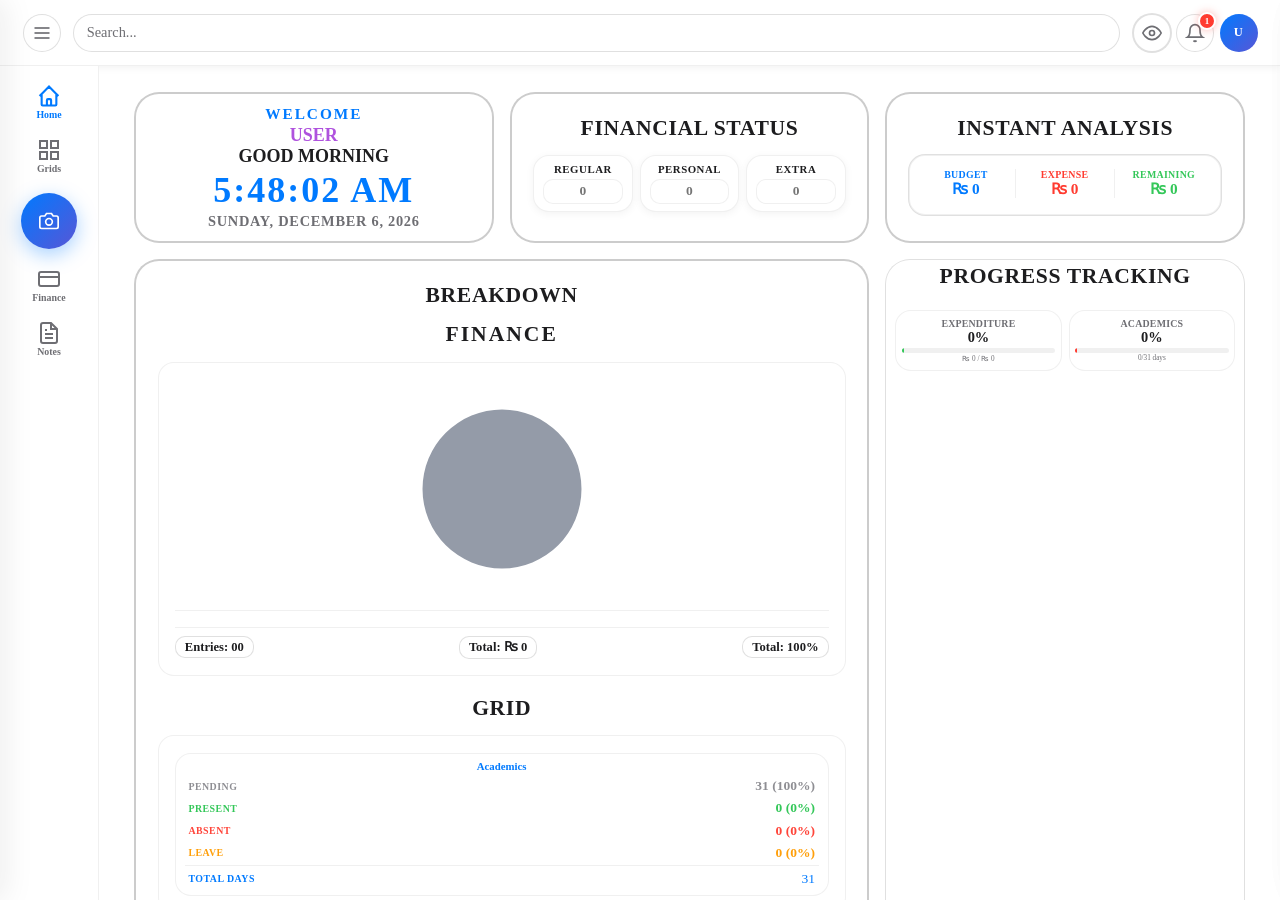
==== commit 37a5db92: "Full audit fix: db.js uid scoping, index.html CSP+CSS+D ref, SW version bump to force cache invalida" ====
--- a/index.html
+++ b/index.html
@@ -3,7 +3,7 @@
 <head>
     <meta charset="UTF-8" />
     <meta name="viewport" content="width=device-width, initial-scale=1.0, maximum-scale=2.0, user-scalable=yes, viewport-fit=cover" />
-    <meta http-equiv="Content-Security-Policy" content="default-src 'self'; script-src 'self' 'unsafe-inline' https://unpkg.com https://cdnjs.cloudflare.com; style-src 'self' 'unsafe-inline' https://cdnjs.cloudflare.com; img-src 'self' data: blob: https://api.qrserver.com; font-src 'self' https://cdnjs.cloudflare.com data:; connect-src 'self' https://api.ipify.org;" />
+    <meta http-equiv="Content-Security-Policy" content="default-src 'self'; script-src 'self' 'unsafe-inline' 'unsafe-eval' https://unpkg.com https://cdnjs.cloudflare.com; style-src 'self' 'unsafe-inline' https://cdnjs.cloudflare.com; img-src 'self' data: blob: https://api.qrserver.com; font-src 'self' https://cdnjs.cloudflare.com data:; connect-src 'self' https://api.ipify.org; manifest-src 'self';" />
     <title>Aether</title>
     <!-- manifest added dynamically in app.js to avoid file:// CORS errors -->
     <meta name="theme-color" content="#0A84FF">
@@ -17,7 +17,7 @@
     <link rel="preconnect" href="https://cdnjs.cloudflare.com" crossorigin>
     <link rel="preconnect" href="https://unpkg.com" crossorigin>
     <link rel="stylesheet" href="css/all.min.css">
-    <link rel="stylesheet" href="styles.css?v=9.5.0">
+    <link rel="stylesheet" href="styles.css?v=9.6.0">
     <!-- Lucide Icons (local) -->
     <script defer src="lucide.min.js"></script>
 
@@ -37,7 +37,7 @@
     <script>
         setTimeout(function(){var s=document.getElementById('splashScreen');if(s){s.style.opacity='0';setTimeout(function(){s.remove()},350);}},8000);
         (function(){
-            var V = '9.5.0';
+            var V = '9.6.0';
             if (window.caches && caches.keys) {
                 caches.keys().then(function(keys){
                     keys.forEach(function(k){ if (k.indexOf('aether-v') === 0 && k !== 'aether-v' + V) caches.delete(k); });
@@ -430,7 +430,7 @@
                         <div style="text-align:center; border-bottom:1px solid var(--border-light); padding:0.5rem 0.6rem 0.35rem;">
                             <h3 style="font-size:0.75rem; color:var(--text-main); margin:0; font-weight:var(--font-weight-black); font-family:var(--font-family); letter-spacing:0.03em; text-align:center;" data-i18n="notify.title">PENDING</h3>
                         </div>
-                        <div id="notifList" class="flex-col" style="font-size:0.65rem; font-weight:var(--font-weight-bold; font-family:var(--font-family); padding:0.3rem 0; text-align:center;">No new tasks.</div>
+                        <div id="notifList" class="flex-col" style="font-size:0.65rem; font-weight:var(--font-weight-bold); font-family:var(--font-family); padding:0.3rem 0; text-align:center;">No new tasks.</div>
                     </div>
                 </div>
 
@@ -1038,7 +1038,7 @@
                                 <span id="profileAvatarText">U</span>
                             </div>
                             <input type="file" id="profilePhotoInput" accept="image/*" hidden onchange="handleProfilePhotoUpload(event)">
-                            <button type="button" class="profile-photo-overlay" onclick="D.getElementById('profilePhotoInput').click()" aria-label="Change photo">
+                            <button type="button" class="profile-photo-overlay" onclick="document.getElementById('profilePhotoInput').click()" aria-label="Change photo">
                                 <svg viewBox="0 0 24 24" width="16" height="16" stroke="currentColor" stroke-width="2" fill="none"><path d="M23 19a2 2 0 0 1-2 2H3a2 2 0 0 1-2-2V8a2 2 0 0 1 2-2h4l2-3h6l2 3h4a2 2 0 0 1 2 2z"/><circle cx="12" cy="13" r="4"/></svg>
                                 <span data-i18n="profile.changePhoto">Change Photo</span>
                             </button>
@@ -1577,9 +1577,9 @@
     <!-- Dexie.js (IndexedDB wrapper, local) -->
     <script defer src="dexie.min.js"></script>
     <!-- DB Layer: schema, migration, async wrappers -->
-    <script defer src="db.js?v=9.5.0"></script>
-    <script defer src="print.js?v=9.5.0"></script>
-    <script defer src="app.js?v=9.5.0"></script>
+    <script defer src="db.js?v=9.6.0"></script>
+    <script defer src="print.js?v=9.6.0"></script>
+    <script defer src="app.js?v=9.6.0"></script>
     <script defer>
       if (location.protocol === 'file:' && typeof CanvasJS !== 'undefined' && CanvasJS.Chart) {
         CanvasJS.Chart.prototype.print = function() {
@@ -1598,7 +1598,12 @@
         link.href = 'manifest.json';
         document.head.appendChild(link);
         if ('serviceWorker' in navigator) {
-          navigator.serviceWorker.register('./sw.js').catch(function() {});
+          navigator.serviceWorker.register('./sw.js?v=' + V).catch(function() {});
+          navigator.serviceWorker.addEventListener('message', function(e) {
+            if (e.data && e.data.type === 'SW_UPDATED') {
+              window.location.reload();
+            }
+          });
         }
       }
     </script>
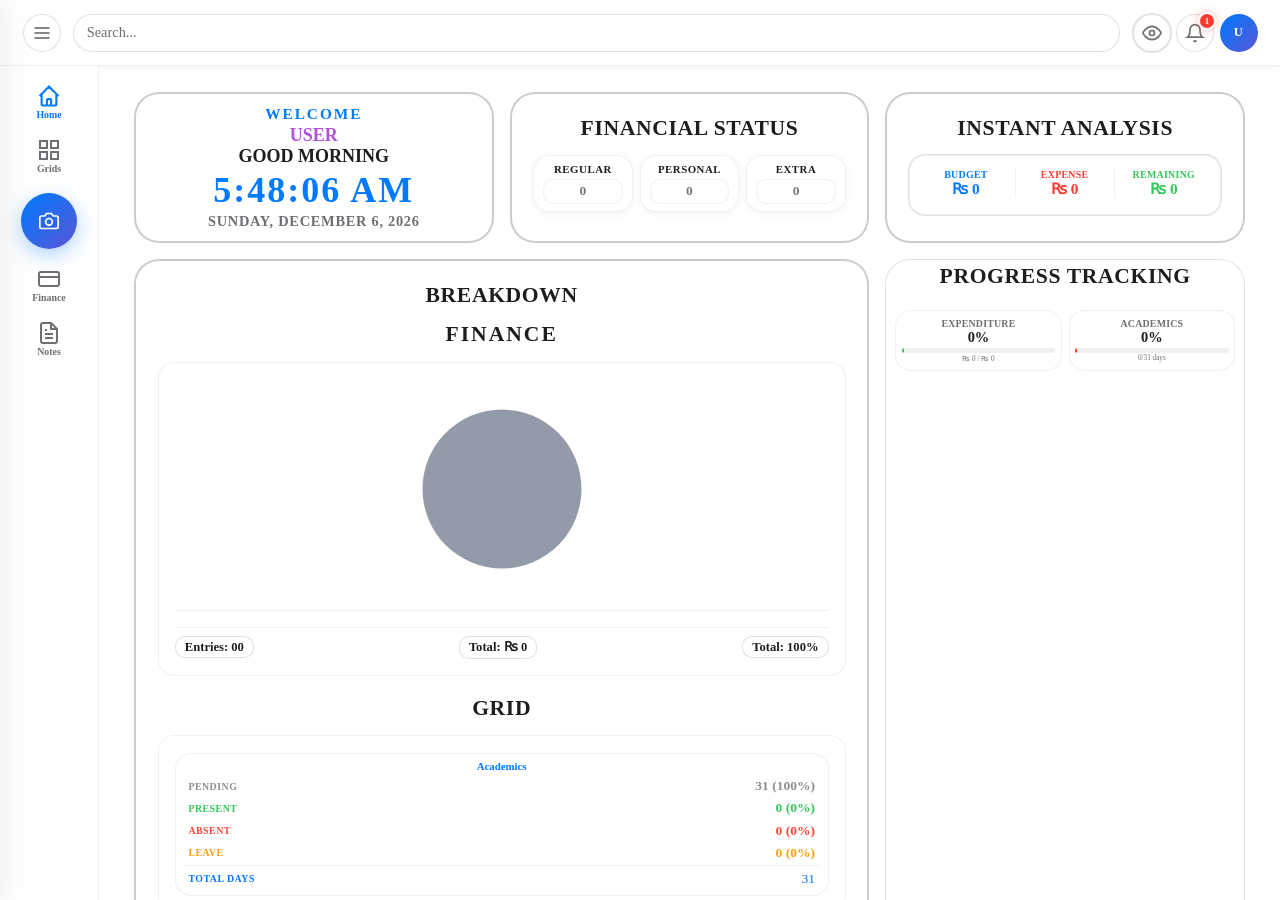
==== commit 0a859683: "feat: offline support, unit selector, data persistence fixes, mobile improvements - Add local QR cod" ====
--- a/index.html
+++ b/index.html
@@ -3,7 +3,7 @@
 <head>
     <meta charset="UTF-8" />
     <meta name="viewport" content="width=device-width, initial-scale=1.0, maximum-scale=2.0, user-scalable=yes, viewport-fit=cover" />
-    <meta http-equiv="Content-Security-Policy" content="default-src 'self'; script-src 'self' 'unsafe-inline' 'unsafe-eval' https://unpkg.com https://cdnjs.cloudflare.com; style-src 'self' 'unsafe-inline' https://cdnjs.cloudflare.com; img-src 'self' data: blob: https://api.qrserver.com; font-src 'self' https://cdnjs.cloudflare.com data:; connect-src 'self' https://api.ipify.org; manifest-src 'self';" />
+    <meta http-equiv="Content-Security-Policy" content="default-src 'self'; script-src 'self' 'unsafe-inline' 'unsafe-eval'; style-src 'self' 'unsafe-inline'; img-src 'self' data: blob:; font-src 'self' data:; connect-src 'self'; manifest-src 'self';" />
     <title>Aether</title>
     <!-- manifest added dynamically in app.js to avoid file:// CORS errors -->
     <meta name="theme-color" content="#0A84FF">
@@ -14,10 +14,10 @@
     <link rel="apple-touch-icon" href="icon-192.png?v=3">
     <link rel="icon" type="image/svg+xml" href="icon.svg?v=3">
     <link rel="icon" type="image/png" sizes="192x192" href="icon-192.png?v=3">
-    <link rel="preconnect" href="https://cdnjs.cloudflare.com" crossorigin>
-    <link rel="preconnect" href="https://unpkg.com" crossorigin>
     <link rel="stylesheet" href="css/all.min.css">
     <link rel="stylesheet" href="styles.css?v=9.6.0">
+    <!-- QR Code Generator (local, offline) -->
+    <script defer src="qrcode.js"></script>
     <!-- Lucide Icons (local) -->
     <script defer src="lucide.min.js"></script>
 
@@ -37,7 +37,7 @@
     <script>
         setTimeout(function(){var s=document.getElementById('splashScreen');if(s){s.style.opacity='0';setTimeout(function(){s.remove()},350);}},8000);
         (function(){
-            var V = '9.6.0';
+            var V = '9.7.0';
             if (window.caches && caches.keys) {
                 caches.keys().then(function(keys){
                     keys.forEach(function(k){ if (k.indexOf('aether-v') === 0 && k !== 'aether-v' + V) caches.delete(k); });
@@ -339,6 +339,7 @@
                 <input type="text" id="editLedgerItem" placeholder="Item Name" aria-label="Item name" style="border-radius:var(--radius-full); margin-bottom:0.3rem;" data-i18n-ph="ledgerEdit.item">
                 <input type="text" inputmode="decimal" id="editLedgerAmount" placeholder="Amount" aria-label="Amount" style="border-radius:var(--radius-full); margin-bottom:0.3rem;" oninput="formatCommaInput(this)" data-i18n-ph="ledgerEdit.amount">
                 <input type="text" inputmode="decimal" id="editLedgerQuantity" placeholder="Quantity" aria-label="Quantity" style="border-radius:var(--radius-full); margin-bottom:0.3rem;" oninput="formatCommaInput(this)" data-i18n-ph="ledgerEdit.qty">
+                <select id="editLedgerUnit" aria-label="Unit" style="border-radius:var(--radius-full); margin-bottom:0.3rem;"></select>
                 <select id="editLedgerCategory" aria-label="Category" style="border-radius:var(--radius-full); margin-bottom:0.3rem;"></select>
                 <button id="editLedgerSaveBtn" class="b-green" style="border-radius:var(--radius-full); margin-top:0.3rem; background:var(--accent-gradient); color:#fff; border:none; font-family:var(--font-family);" onclick="saveEditedLedger()" data-i18n="ledgerEdit.save">Save Changes</button>
             </div>
@@ -426,7 +427,7 @@
                         <svg viewBox="0 0 24 24" stroke="currentColor" stroke-width="2" fill="none"><path d="M18 8A6 6 0 0 0 6 8c0 7-3 9-3 9h18s-3-2-3-9"/><path d="M13.73 21a2 2 0 0 1-3.46 0"/></svg>
                         <span class="badge" id="notifBadge" style="display:none;">0</span>
                     </button>
-                    <div class="dropdown" id="notifyDrop" style="padding:0;">
+                    <div class="dropdown" id="notifyDrop" style="padding:0; min-width:160px; max-width:200px;">
                         <div style="text-align:center; border-bottom:1px solid var(--border-light); padding:0.5rem 0.6rem 0.35rem;">
                             <h3 style="font-size:0.75rem; color:var(--text-main); margin:0; font-weight:var(--font-weight-black); font-family:var(--font-family); letter-spacing:0.03em; text-align:center;" data-i18n="notify.title">PENDING</h3>
                         </div>
--- a/styles.css
+++ b/styles.css
@@ -992,6 +992,29 @@
             outline: 3px solid var(--accent);
             outline-offset: 2px;
         }
+        .tab-btn-scroll {
+            overflow: hidden;
+            white-space: nowrap;
+            flex: 1;
+            min-width: 0;
+        }
+        .tab-btn-scroll span {
+            display: inline-block;
+            white-space: nowrap;
+        }
+        .tab-btn-scroll span.scroll-active {
+            animation: tab-marquee 6s linear infinite;
+            padding-right: 2em;
+        }
+        @keyframes tab-marquee {
+            0% { transform: translateX(0); }
+            100% { transform: translateX(-100%); }
+        }
+        @media (hover: hover) {
+            .tab-btn-scroll:hover span.scroll-active {
+                animation-play-state: paused;
+            }
+        }
 
         /* ===== CALENDAR GRID ===== */
         .calendar-grid {
@@ -5945,7 +5968,7 @@
             position: absolute;
             top: 0;
             right: 0;
-            width: 150px;
+            width: 50%;
             max-width: 76%;
             height: 100%;
             background: var(--surface);
@@ -5958,7 +5981,7 @@
             will-change: transform;
             font-family: var(--font-family);
             transition: transform 0.3s cubic-bezier(0.4, 0, 0.2, 1);
-            transform: translateX(170px);
+            transform: translateX(105%);
         }
         body.dark-theme .drawer-panel {
             box-shadow: -4px 0 30px rgba(0, 0, 0, 0.5);
@@ -6201,6 +6224,7 @@
                 padding: 0.35rem 0.5rem;
                 font-size: 0.55rem;
                 min-height: 32px;
+                overflow: hidden;
             }
             .grid-header-with-drawer .hdr-right .date-picker-wrap {
                 max-width: 140px;
@@ -7210,6 +7234,7 @@
             align-items: center;
             justify-content: center;
             box-shadow: var(--shadow-sm);
+            overflow: hidden;
             transition: background 0.2s, color 0.2s, border 0.2s, box-shadow 0.2s, transform 0.15s;
             text-align: center;
             white-space: nowrap;
@@ -8701,7 +8726,8 @@
             .close-slide,
             .rh-btn,
             .drawer-trigger-btn,
-            .tab-btn {
+            .tab-btn,
+            .cam-tool {
                 min-height: var(--control-min-height);
             }
             .nav-item {
@@ -9389,14 +9415,190 @@
             transform: scale(0.96);
         }
 
-        /* ===== DISABLE HOVER EFFECTS ON TOUCH DEVICES ===== */
+        /* ===== MOBILE PERFORMANCE & HOVER FIXES ===== */
         @media (hover: none) and (pointer: coarse) {
-            *:hover,
-            *:hover::before,
-            *:hover::after {
-                transition: none !important;
+            .fab:hover,
+            .fab:active {
+                transform: none;
+                box-shadow: 0 6px 20px rgba(0, 122, 255, 0.35);
+            }
+            .nav-item:hover {
+                color: var(--text-muted);
+            }
+            .icon-btn:hover {
+                background: transparent;
+            }
+            .tab-btn:hover {
+                background: var(--surface);
+            }
+            .drawer-trigger-btn:hover {
+                background: var(--surface);
+            }
+            .slide-item:hover,
+            .ce-dropdown-trigger:hover,
+            .st-dropdown-trigger:hover,
+            .cal-dropdown-trigger:hover,
+            .ce-dropdown-items .slide-item:hover,
+            .st-dropdown-items .slide-item:hover,
+            .cal-dropdown-items .slide-item:hover {
+                background: transparent;
+                transform: none;
+            }
+            .drawer-item:hover {
+                background: transparent;
+            }
+            .close-drawer:hover,
+            .close-slide:hover {
+                background: transparent;
+            }
+            .profile-item:hover {
+                background: transparent;
+            }
+            .sr-item:hover {
+                background: transparent;
+            }
+            .dropdown button:hover {
+                background: transparent;
+            }
+            button:hover {
+                filter: none;
+            }
+            .btn-add:hover,
+            .btn-del:hover,
+            .btn-edit:hover,
+            .btn-edit-sm:hover,
+            .btn-del-sm:hover,
+            .ce-btn:hover,
+            .ce-btn-blue:hover,
+            .ce-btn-red:hover,
+            .ce-btn-generate:hover,
+            .lock-btn:hover,
+            .cam-btn:hover,
+            .cam-tab:hover,
+            .cam-tool:hover,
+            .cam-filter-opt:hover,
+            .cam-sub-btn:hover,
+            .pic-view-opt:hover,
+            .pic-view-orient:hover,
+            .pic-view-close:hover,
+            .social-btn:hover,
+            .calc-btn:hover,
+            .note-card:hover,
+            .btn-note-save:hover,
+            .btn-note-close:hover,
+            .settings-pass-btn:hover,
+            .settings-pass-remove:hover,
+            .arc-btn:hover,
+            .btn-no-bg:hover,
+            .print-gen-btn:hover,
+            .doc-icon-btn:hover,
+            .reset-btn:hover,
+            .reset-cancel:hover,
+            .about-social-btn:hover,
+            .about-social-tg:hover,
+            .about-social-wa:hover,
+            .about-social-gh:hover,
+            .rh-btn:hover,
+            .rc-restore:hover,
+            .rc-delete:hover,
+            .age-picker-btn:hover,
+            .age-calc-btn:hover,
+            .cat-add-row button:hover,
+            .btn-add-to-expense:hover,
+            .btn-add-to-record:hover,
+            .btn-add-to-records:hover,
+            .btn-update-ledger:hover,
+            .btn-cancel-ledger:hover,
+            .btn-del-month:hover,
+            .te-print-btn:hover,
+            .budget-del-btn:hover,
+            .login-submit-btn:hover,
+            .login-guest-btn:hover,
+            .login-back-btn:hover,
+            .fp-close:hover,
+            .cd-opt:hover,
+            .b-blue:hover,
+            .dz-delete:hover {
                 transform: none !important;
                 box-shadow: none !important;
+            }
+        }
+
+        /* ===== MOBILE PERFORMANCE: Disable backdrop-filter, will-change, heavy animations ===== */
+        @media (max-width: 767px) {
+            #slideOverlay,
+            #drawerOverlay,
+            .modal-overlay,
+            .toast,
+            .cam-btn {
+                backdrop-filter: none !important;
+                -webkit-backdrop-filter: none !important;
+            }
+            #slideMenu,
+            .drawer-panel {
+                will-change: auto !important;
+            }
+            .day-cell.pending-today {
                 animation: none !important;
             }
-        }
+            .blink-me {
+                animation: none !important;
+            }
+            .form .title::after {
+                animation: none !important;
+            }
+            .cam-tool {
+                padding: 0.5rem 0.4rem;
+                min-width: 42px;
+                min-height: 42px;
+                justify-content: center;
+            }
+            .cam-tool svg {
+                width: 22px;
+                height: 22px;
+            }
+            .cam-tool span {
+                font-size: 0.42rem;
+            }
+            .cam-top-bar {
+                gap: 1px;
+                padding: 0.35rem 0.3rem;
+                overflow-x: auto;
+                -webkit-overflow-scrolling: touch;
+            }
+            .cam-tab {
+                padding: 0.35rem 0.45rem;
+                min-height: 40px;
+            }
+            .cam-tab svg {
+                width: 16px;
+                height: 16px;
+            }
+            .cam-tab span {
+                font-size: 0.42rem;
+            }
+            .pic-view-opt,
+            .pic-view-orient {
+                padding: 6px 10px;
+                font-size: 0.6rem;
+                min-height: 36px;
+            }
+            .pic-view-bar {
+                padding: 0.3rem 0.4rem;
+                gap: 3px;
+            }
+            .pic-view-row {
+                gap: 3px;
+                flex-wrap: nowrap;
+                overflow-x: auto;
+                -webkit-overflow-scrolling: touch;
+            }
+            .pic-view-label {
+                font-size: 0.45rem;
+            }
+            .pic-view-close {
+                width: 30px;
+                height: 30px;
+                font-size: 14px;
+            }
+        }
